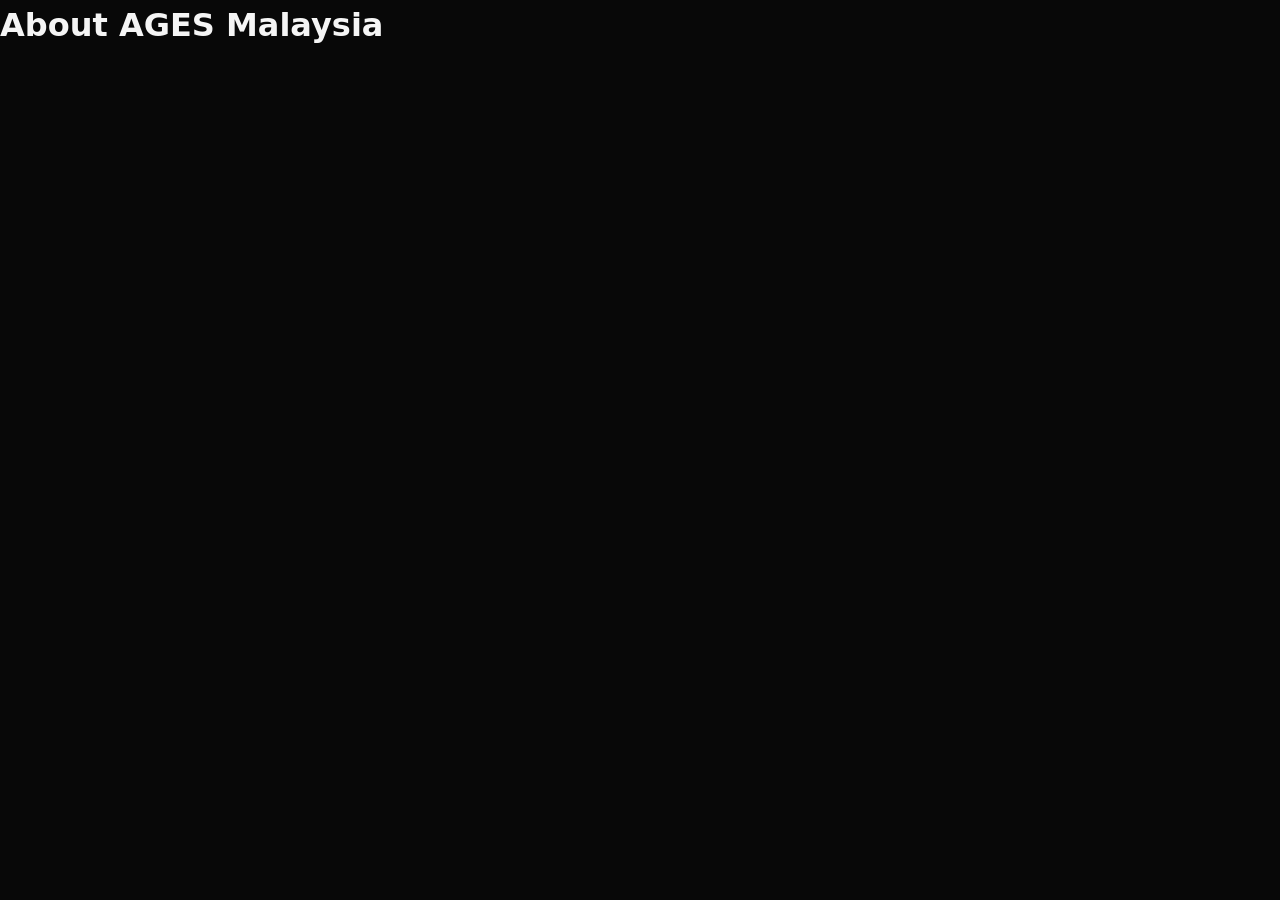
==== about.html @ eb8fb83c "Initial AGES Malaysia website" ====
<!DOCTYPE html>
<html lang="en">
<head>
    <meta charset="UTF-8">
    <meta name="viewport" content="width=device-width, initial-scale=1.0">
    <title>AGES Malaysia - About Us</title>
    <link rel="stylesheet" href="css/style.css">
</head>
<body>
    <header>
        <h1>About AGES Malaysia</h1>
    </header>
    <main>
    </main>
    <script src="js/main.js"></script>
</body>
</html>
---- css/style.css ----
/* ==========================================================================
   AGES Malaysia - Global Stylesheet
   Design System: Dark & Gold Sports Identity
   ========================================================================== */

/* --------------------------------------------------------------------------
   1. CSS VARIABLES & DESIGN TOKENS
   -------------------------------------------------------------------------- */
:root {
  /* Color Palette */
  --color-black: #080808;
  --color-surface: #111111;
  --color-surface-light: #1A1A1A;
  --color-gold: #D4AF37;
  --color-gold-light: #F4D675;
  --color-white: #F5F5F5;
  --color-muted: #A7A7A7;
  --color-border: rgba(212, 175, 55, 0.20);
  --color-border-bright: rgba(212, 175, 55, 0.40);
  
  /* Typography */
  --font-family: system-ui, -apple-system, BlinkMacSystemFont, 'Segoe UI', Roboto, Oxygen, Ubuntu, Cantarell, 'Helvetica Neue', sans-serif;
  
  /* Spacing & Layout */
  --container-width: 1200px;
  --header-height: 80px;
  --radius-sm: 4px;
  --radius-md: 8px;
  --radius-lg: 12px;
  
  /* Transitions */
  --transition-fast: 0.2s ease;
  --transition-normal: 0.3s ease;
}

/* --------------------------------------------------------------------------
   2. RESET & BASE STYLES
   -------------------------------------------------------------------------- */
*, *::before, *::after {
  margin: 0;
  padding: 0;
  box-sizing: border-box;
}

html {
  scroll-behavior: smooth;
  font-size: 16px;
}

body {
  font-family: var(--font-family);
  background-color: var(--color-black);
  color: var(--color-white);
  line-height: 1.6;
  min-height: 100vh;
  display: flex;
  flex-direction: column;
  overflow-x: hidden;
  -webkit-font-smoothing: antialiased;
}

img {
  max-width: 100%;
  height: auto;
  display: block;
}

a {
  color: inherit;
  text-decoration: none;
  transition: color var(--transition-fast);
}

ul {
  list-style: none;
}

button, input, select, textarea {
  font: inherit;
}

/* Focus outline for accessibility */
:focus-visible {
  outline: 2px solid var(--color-gold);
  outline-offset: 4px;
}

/* --------------------------------------------------------------------------
   3. LAYOUT UTILITIES & CONTAINERS
   -------------------------------------------------------------------------- */
.container {
  width: 100%;
  max-width: var(--container-width);
  margin: 0 auto;
  padding: 0 1.5rem;
}

.section {
  padding: 5rem 0;
}

@media (max-width: 768px) {
  .section {
    padding: 3.5rem 0;
  }
}

.section-header {
  text-align: center;
  max-width: 750px;
  margin: 0 auto 3.5rem auto;
}

.section-subtitle {
  color: var(--color-gold);
  font-size: 0.875rem;
  font-weight: 700;
  letter-spacing: 2px;
  text-transform: uppercase;
  margin-bottom: 0.5rem;
  display: block;
}

.section-title {
  font-size: 2.25rem;
  font-weight: 800;
  text-transform: uppercase;
  letter-spacing: 0.5px;
  color: var(--color-white);
  line-height: 1.2;
}

@media (max-width: 768px) {
  .section-title {
    font-size: 1.75rem;
  }
}

/* --------------------------------------------------------------------------
   4. BUTTONS & UI ELEMENTS
   -------------------------------------------------------------------------- */
.btn {
  display: inline-flex;
  align-items: center;
  justify-content: center;
  padding: 0.875rem 1.75rem;
  font-weight: 700;
  font-size: 0.9375rem;
  letter-spacing: 0.5px;
  text-transform: uppercase;
  border-radius: var(--radius-sm);
  border: 1px solid transparent;
  cursor: pointer;
  transition: all var(--transition-normal);
  text-align: center;
}

.btn-primary {
  background-color: var(--color-gold);
  color: var(--color-black);
  border-color: var(--color-gold);
}

.btn-primary:hover {
  background-color: var(--color-gold-light);
  border-color: var(--color-gold-light);
  transform: translateY(-2px);
}

.btn-secondary {
  background-color: transparent;
  color: var(--color-white);
  border-color: var(--color-border);
}

.btn-secondary:hover {
  border-color: var(--color-gold);
  color: var(--color-gold);
  transform: translateY(-2px);
}

.btn-outline {
  background-color: transparent;
  color: var(--color-gold);
  border-color: var(--color-gold);
}

.btn-outline:hover {
  background-color: var(--color-gold);
  color: var(--color-black);
  transform: translateY(-2px);
}

.btn-sm {
  padding: 0.5rem 1.25rem;
  font-size: 0.8125rem;
}

/* --------------------------------------------------------------------------
   5. STICKY HEADER & NAVIGATION
   -------------------------------------------------------------------------- */
.site-header {
  position: sticky;
  top: 0;
  left: 0;
  width: 100%;
  height: var(--header-height);
  background-color: rgba(8, 8, 8, 0.92);
  backdrop-filter: blur(10px);
  -webkit-backdrop-filter: blur(10px);
  border-bottom: 1px solid var(--color-border);
  z-index: 1000;
  transition: background-color var(--transition-normal), border-color var(--transition-normal);
}

.site-header.scrolled {
  background-color: rgba(8, 8, 8, 0.98);
  border-bottom-color: var(--color-border-bright);
}

.nav-container {
  display: flex;
  align-items: center;
  justify-content: space-between;
  height: 100%;
}

.brand-logo {
  display: flex;
  align-items: center;
}

.brand-logo img {
  height: 48px;
  width: auto;
  object-fit: contain;
}

.nav-menu {
  display: flex;
  align-items: center;
  gap: 2rem;
}

.nav-link {
  font-size: 0.9375rem;
  font-weight: 600;
  color: var(--color-muted);
  letter-spacing: 0.5px;
  position: relative;
  padding: 0.5rem 0;
}

.nav-link:hover,
.nav-link.active {
  color: var(--color-white);
}

.nav-link.active::after {
  content: '';
  position: absolute;
  bottom: 0;
  left: 0;
  width: 100%;
  height: 2px;
  background-color: var(--color-gold);
}

.header-cta {
  display: flex;
  align-items: center;
}

.mobile-cta-wrapper {
  display: none;
}

/* Mobile Navigation Toggle */
.mobile-toggle {
  display: none;
  background: none;
  border: none;
  color: var(--color-white);
  cursor: pointer;
  padding: 0.5rem;
  z-index: 1010;
}

.mobile-toggle svg {
  width: 28px;
  height: 28px;
  fill: currentColor;
}

@media (max-width: 992px) {
  .mobile-toggle {
    display: block;
  }

  .nav-menu {
    position: fixed;
    top: var(--header-height);
    left: 0;
    width: 100%;
    height: calc(100vh - var(--header-height));
    background-color: var(--color-black);
    flex-direction: column;
    justify-content: flex-start;
    padding: 3rem 2rem;
    gap: 1.75rem;
    transform: translateX(100%);
    transition: transform var(--transition-normal);
    border-top: 1px solid var(--color-border);
    overflow-y: auto;
  }

  .nav-menu.is-active {
    transform: translateX(0);
  }

  .nav-link {
    font-size: 1.25rem;
    width: 100%;
    text-align: center;
  }

  .header-cta {
    display: none;
  }
  
  .mobile-cta-wrapper {
    display: block;
    width: 100%;
    margin-top: 1rem;
  }
  
  .mobile-cta-wrapper .btn {
    width: 100%;
  }
}

/* --------------------------------------------------------------------------
   6. HERO SECTION
   -------------------------------------------------------------------------- */
.hero {
  position: relative;
  min-height: calc(85vh - var(--header-height));
  display: flex;
  align-items: center;
  padding: 6rem 0;
  background-color: var(--color-black);
  background-image: 
    radial-gradient(circle at 80% 20%, rgba(212, 175, 55, 0.08) 0%, transparent 40%),
    linear-gradient(to bottom, rgba(8, 8, 8, 0.4), rgba(8, 8, 8, 1));
  border-bottom: 1px solid var(--color-border);
  overflow: hidden;
}

/* Subtle graphic line overlay representing pitch/court lines */
.hero::before {
  content: '';
  position: absolute;
  top: 0;
  right: -10%;
  width: 60%;
  height: 100%;
  border-left: 1px solid var(--color-border);
  transform: skewX(-15deg);
  pointer-events: none;
}

.hero-content {
  max-width: 800px;
  position: relative;
  z-index: 2;
}

.hero-badge {
  display: inline-flex;
  align-items: center;
  gap: 0.5rem;
  padding: 0.35rem 1rem;
  background-color: var(--color-surface);
  border: 1px solid var(--color-border);
  border-radius: 50px;
  color: var(--color-gold);
  font-size: 0.8125rem;
  font-weight: 700;
  letter-spacing: 1.5px;
  text-transform: uppercase;
  margin-bottom: 1.5rem;
}

.hero-title {
  font-size: 3.5rem;
  font-weight: 900;
  line-height: 1.1;
  text-transform: uppercase;
  color: var(--color-white);
  margin-bottom: 1.5rem;
  letter-spacing: -0.5px;
}

.hero-title span {
  color: var(--color-gold);
}

.hero-description {
  font-size: 1.25rem;
  color: var(--color-muted);
  line-height: 1.6;
  margin-bottom: 2.5rem;
  max-width: 680px;
}

.hero-actions {
  display: flex;
  flex-wrap: wrap;
  gap: 1.25rem;
}

@media (max-width: 768px) {
  .hero {
    min-height: auto;
    padding: 4rem 0;
  }
  
  .hero-title {
    font-size: 2.25rem;
  }

  .hero-description {
    font-size: 1rem;
  }

  .hero-actions {
    flex-direction: column;
  }

  .hero-actions .btn {
    width: 100%;
  }
}

/* --------------------------------------------------------------------------
   7. SERVICES PREVIEW SECTION
   -------------------------------------------------------------------------- */
.services-grid {
  display: grid;
  grid-template-columns: repeat(3, 1fr);
  gap: 2rem;
}

@media (max-width: 992px) {
  .services-grid {
    grid-template-columns: repeat(2, 1fr);
  }
}

@media (max-width: 600px) {
  .services-grid {
    grid-template-columns: 1fr;
  }
}

.service-card {
  background-color: var(--color-surface);
  border: 1px solid var(--color-border);
  border-radius: var(--radius-md);
  padding: 2.5rem 2rem;
  display: flex;
  flex-direction: column;
  transition: transform var(--transition-normal), border-color var(--transition-normal);
}

.service-card:hover {
  transform: translateY(-5px);
  border-color: var(--color-gold);
}

.service-icon {
  width: 52px;
  height: 52px;
  background-color: var(--color-surface-light);
  border: 1px solid var(--color-border);
  border-radius: var(--radius-sm);
  display: flex;
  align-items: center;
  justify-content: center;
  color: var(--color-gold);
  margin-bottom: 1.5rem;
}

.service-icon svg {
  width: 26px;
  height: 26px;
  fill: currentColor;
}

.service-title {
  font-size: 1.25rem;
  font-weight: 800;
  text-transform: uppercase;
  color: var(--color-white);
  margin-bottom: 1rem;
}

.service-text {
  color: var(--color-muted);
  font-size: 0.9375rem;
  line-height: 1.6;
  margin-bottom: 2rem;
  flex-grow: 1;
}

.service-link {
  display: inline-flex;
  align-items: center;
  gap: 0.5rem;
  color: var(--color-gold);
  font-weight: 700;
  font-size: 0.875rem;
  text-transform: uppercase;
  letter-spacing: 0.5px;
}

.service-link svg {
  width: 16px;
  height: 16px;
  fill: currentColor;
  transition: transform var(--transition-fast);
}

.service-link:hover svg {
  transform: translateX(4px);
}

/* --------------------------------------------------------------------------
   8. UPCOMING TOURNAMENT SECTION
   -------------------------------------------------------------------------- */
.tournament-section {
  background-color: var(--color-surface);
  border-top: 1px solid var(--color-border);
  border-bottom: 1px solid var(--color-border);
}

.tournament-card {
  background-color: var(--color-black);
  border: 1px solid var(--color-border);
  border-radius: var(--radius-lg);
  padding: 3rem;
  display: grid;
  grid-template-columns: 1fr 1fr;
  gap: 3rem;
  align-items: center;
}

@media (max-width: 992px) {
  .tournament-card {
    grid-template-columns: 1fr;
    padding: 2rem;
    gap: 2rem;
  }
}

.tournament-header {
  margin-bottom: 1.5rem;
}

.tournament-badge {
  display: inline-block;
  padding: 0.25rem 0.75rem;
  background-color: rgba(212, 175, 55, 0.15);
  color: var(--color-gold);
  border-radius: var(--radius-sm);
  font-size: 0.75rem;
  font-weight: 700;
  letter-spacing: 1px;
  text-transform: uppercase;
  margin-bottom: 0.75rem;
}

.tournament-name {
  font-size: 2rem;
  font-weight: 800;
  text-transform: uppercase;
  color: var(--color-white);
  line-height: 1.2;
}

.tournament-description {
  color: var(--color-muted);
  margin-bottom: 2rem;
  font-size: 0.9375rem;
}

.tournament-details {
  display: grid;
  grid-template-columns: repeat(2, 1fr);
  gap: 1.5rem;
  margin-bottom: 2.5rem;
}

@media (max-width: 576px) {
  .tournament-details {
    grid-template-columns: 1fr;
  }
}

.detail-item {
  display: flex;
  flex-direction: column;
}

.detail-label {
  font-size: 0.75rem;
  text-transform: uppercase;
  letter-spacing: 1px;
  color: var(--color-muted);
  margin-bottom: 0.25rem;
}

.detail-value {
  font-size: 1rem;
  font-weight: 700;
  color: var(--color-white);
}

.tournament-highlights {
  background-color: var(--color-surface);
  border: 1px solid var(--color-border);
  border-radius: var(--radius-md);
  padding: 2rem;
  display: flex;
  flex-direction: column;
  gap: 1.5rem;
}

.highlight-box {
  display: flex;
  justify-content: space-between;
  align-items: center;
  padding-bottom: 1rem;
  border-bottom: 1px solid var(--color-border);
}

.highlight-box:last-child {
  padding-bottom: 0;
  border-bottom: none;
}

.highlight-title {
  font-size: 0.875rem;
  color: var(--color-muted);
  text-transform: uppercase;
}

.highlight-prize {
  font-size: 1.5rem;
  font-weight: 900;
  color: var(--color-gold);
}

/* --------------------------------------------------------------------------
   9. LIVE & HIGHLIGHTS SECTION
   -------------------------------------------------------------------------- */
.media-grid {
  display: grid;
  grid-template-columns: repeat(3, 1fr);
  gap: 2rem;
}

@media (max-width: 992px) {
  .media-grid {
    grid-template-columns: repeat(2, 1fr);
  }
}

@media (max-width: 600px) {
  .media-grid {
    grid-template-columns: 1fr;
  }
}

.media-card {
  background-color: var(--color-surface);
  border: 1px solid var(--color-border);
  border-radius: var(--radius-md);
  overflow: hidden;
  display: flex;
  flex-direction: column;
  transition: transform var(--transition-normal), border-color var(--transition-normal);
}

.media-card:hover {
  transform: translateY(-4px);
  border-color: var(--color-gold);
}

.media-thumbnail {
  position: relative;
  width: 100%;
  aspect-ratio: 16 / 9;
  background-color: var(--color-surface-light);
  display: flex;
  align-items: center;
  justify-content: center;
  border-bottom: 1px solid var(--color-border);
}

.media-tag {
  position: absolute;
  top: 1rem;
  left: 1rem;
  padding: 0.25rem 0.75rem;
  border-radius: var(--radius-sm);
  font-size: 0.75rem;
  font-weight: 700;
  text-transform: uppercase;
  letter-spacing: 0.5px;
}

.tag-live {
  background-color: #D32F2F;
  color: #FFFFFF;
}

.tag-replay {
  background-color: rgba(212, 175, 55, 0.2);
  color: var(--color-gold);
  border: 1px solid var(--color-gold);
}

.tag-highlights {
  background-color: var(--color-surface-light);
  color: var(--color-white);
  border: 1px solid var(--color-border);
}

.play-button {
  width: 50px;
  height: 50px;
  border-radius: 50%;
  background-color: rgba(8, 8, 8, 0.8);
  border: 1px solid var(--color-gold);
  color: var(--color-gold);
  display: flex;
  align-items: center;
  justify-content: center;
  transition: transform var(--transition-fast), background-color var(--transition-fast);
}

.media-card:hover .play-button {
  transform: scale(1.1);
  background-color: var(--color-gold);
  color: var(--color-black);
}

.play-button svg {
  width: 20px;
  height: 20px;
  fill: currentColor;
  margin-left: 2px;
}

.media-content {
  padding: 1.5rem;
  display: flex;
  flex-direction: column;
  flex-grow: 1;
}

.media-title {
  font-size: 1.125rem;
  font-weight: 700;
  color: var(--color-white);
  margin-bottom: 0.5rem;
}

.media-info {
  font-size: 0.8125rem;
  color: var(--color-muted);
  margin-bottom: 1rem;
}

/* --------------------------------------------------------------------------
   10. ABOUT PREVIEW SECTION
   -------------------------------------------------------------------------- */
.about-preview {
  background-color: var(--color-surface);
  border-top: 1px solid var(--color-border);
  border-bottom: 1px solid var(--color-border);
}

.about-grid {
  display: grid;
  grid-template-columns: 1fr 1fr;
  gap: 4rem;
  align-items: center;
}

@media (max-width: 992px) {
  .about-grid {
    grid-template-columns: 1fr;
    gap: 2.5rem;
  }
}

.about-text-content {
  display: flex;
  flex-direction: column;
  gap: 1.25rem;
}

.about-text-content p {
  color: var(--color-muted);
  font-size: 1.0625rem;
  line-height: 1.7;
}

.about-features {
  display: grid;
  grid-template-columns: repeat(2, 1fr);
  gap: 1.5rem;
  margin-top: 1rem;
}

@media (max-width: 576px) {
  .about-features {
    grid-template-columns: 1fr;
  }
}

.feature-box {
  background-color: var(--color-black);
  border: 1px solid var(--color-border);
  border-radius: var(--radius-md);
  padding: 1.5rem;
}

.feature-number {
  font-size: 1.5rem;
  font-weight: 900;
  color: var(--color-gold);
  margin-bottom: 0.25rem;
}

.feature-label {
  font-size: 0.875rem;
  font-weight: 700;
  color: var(--color-white);
  text-transform: uppercase;
}

/* --------------------------------------------------------------------------
   11. FINAL CTA SECTION
   -------------------------------------------------------------------------- */
.final-cta {
  text-align: center;
  background-image: radial-gradient(circle at 50% 50%, rgba(212, 175, 55, 0.1) 0%, transparent 60%);
  padding: 6rem 0;
}

.cta-box {
  background-color: var(--color-surface);
  border: 1px solid var(--color-border);
  border-radius: var(--radius-lg);
  padding: 4rem 2rem;
  max-width: 900px;
  margin: 0 auto;
}

.cta-title {
  font-size: 2.5rem;
  font-weight: 900;
  text-transform: uppercase;
  color: var(--color-white);
  margin-bottom: 1rem;
}

@media (max-width: 768px) {
  .cta-title {
    font-size: 1.75rem;
  }
}

.cta-description {
  color: var(--color-muted);
  font-size: 1.125rem;
  margin-bottom: 2.5rem;
  max-width: 600px;
  margin-left: auto;
  margin-right: auto;
}

.cta-buttons {
  display: flex;
  justify-content: center;
  flex-wrap: wrap;
  gap: 1rem;
}

@media (max-width: 576px) {
  .cta-buttons {
    flex-direction: column;
  }

  .cta-buttons .btn {
    width: 100%;
  }
}

/* --------------------------------------------------------------------------
   12. FOOTER
   -------------------------------------------------------------------------- */
.site-footer {
  background-color: var(--color-surface);
  border-top: 1px solid var(--color-border);
  padding-top: 4rem;
  margin-top: auto;
}

.footer-grid {
  display: grid;
  grid-template-columns: 2fr 1fr 1fr 1.5fr;
  gap: 3rem;
  padding-bottom: 4rem;
  border-bottom: 1px solid var(--color-border);
}

@media (max-width: 992px) {
  .footer-grid {
    grid-template-columns: 1fr 1fr;
  }
}

@media (max-width: 576px) {
  .footer-grid {
    grid-template-columns: 1fr;
  }
}

.footer-brand {
  display: flex;
  flex-direction: column;
  gap: 1.25rem;
}

.footer-brand img {
  height: 48px;
  width: auto;
  object-fit: contain;
  align-self: flex-start;
}

.footer-tagline {
  color: var(--color-muted);
  font-size: 0.9375rem;
  line-height: 1.6;
}

.footer-column-title {
  font-size: 1rem;
  font-weight: 800;
  text-transform: uppercase;
  color: var(--color-gold);
  letter-spacing: 1px;
  margin-bottom: 1.25rem;
}

.footer-links {
  display: flex;
  flex-direction: column;
  gap: 0.75rem;
}

.footer-links a {
  color: var(--color-muted);
  font-size: 0.9375rem;
}

.footer-links a:hover {
  color: var(--color-gold);
}

.placeholder-notice {
  font-size: 0.8125rem;
  color: var(--color-muted);
  font-style: italic;
  margin-top: 0.5rem;
}

.footer-bottom {
  padding: 1.5rem 0;
  display: flex;
  justify-content: space-between;
  align-items: center;
  flex-wrap: wrap;
  gap: 1rem;
}

.copyright {
  color: var(--color-muted);
  font-size: 0.875rem;
}

.social-links {
  display: flex;
  gap: 1rem;
}

.social-link {
  color: var(--color-muted);
  font-size: 0.875rem;
}

.social-link:hover {
  color: var(--color-gold);
}
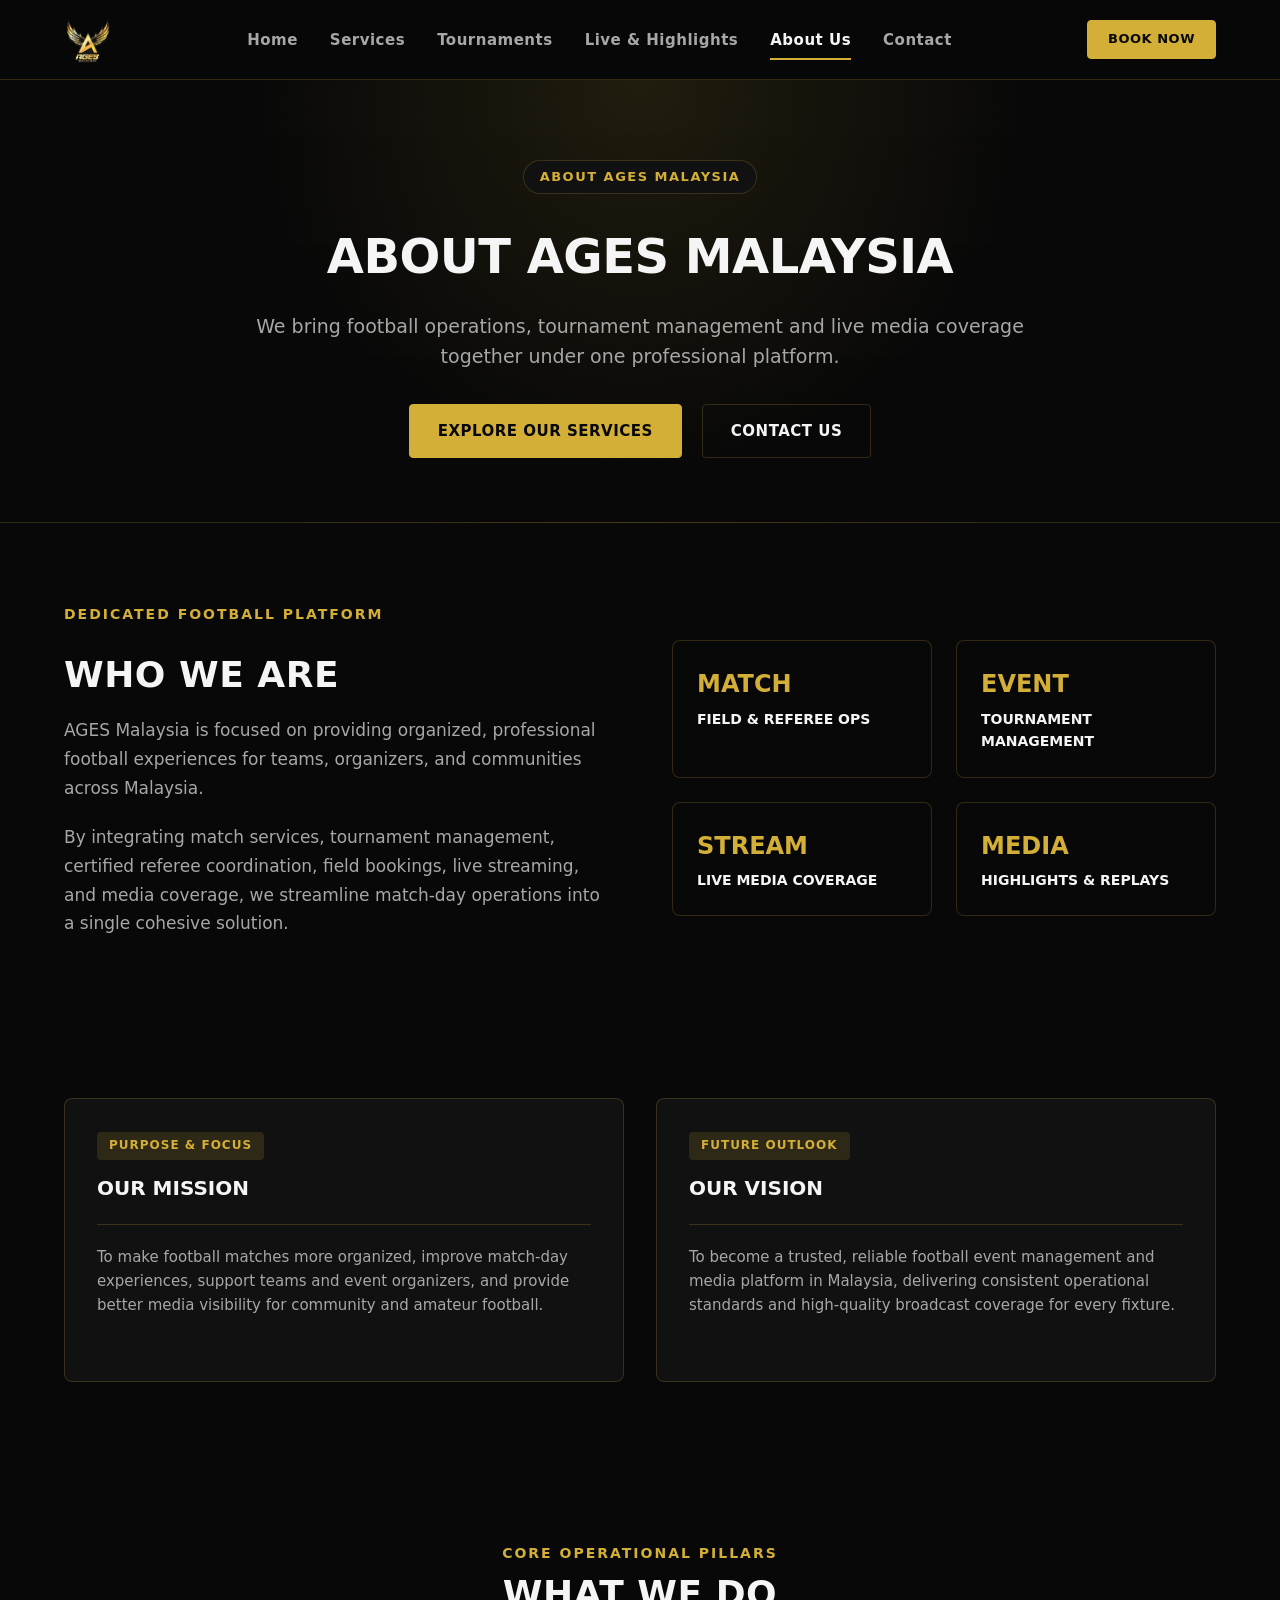
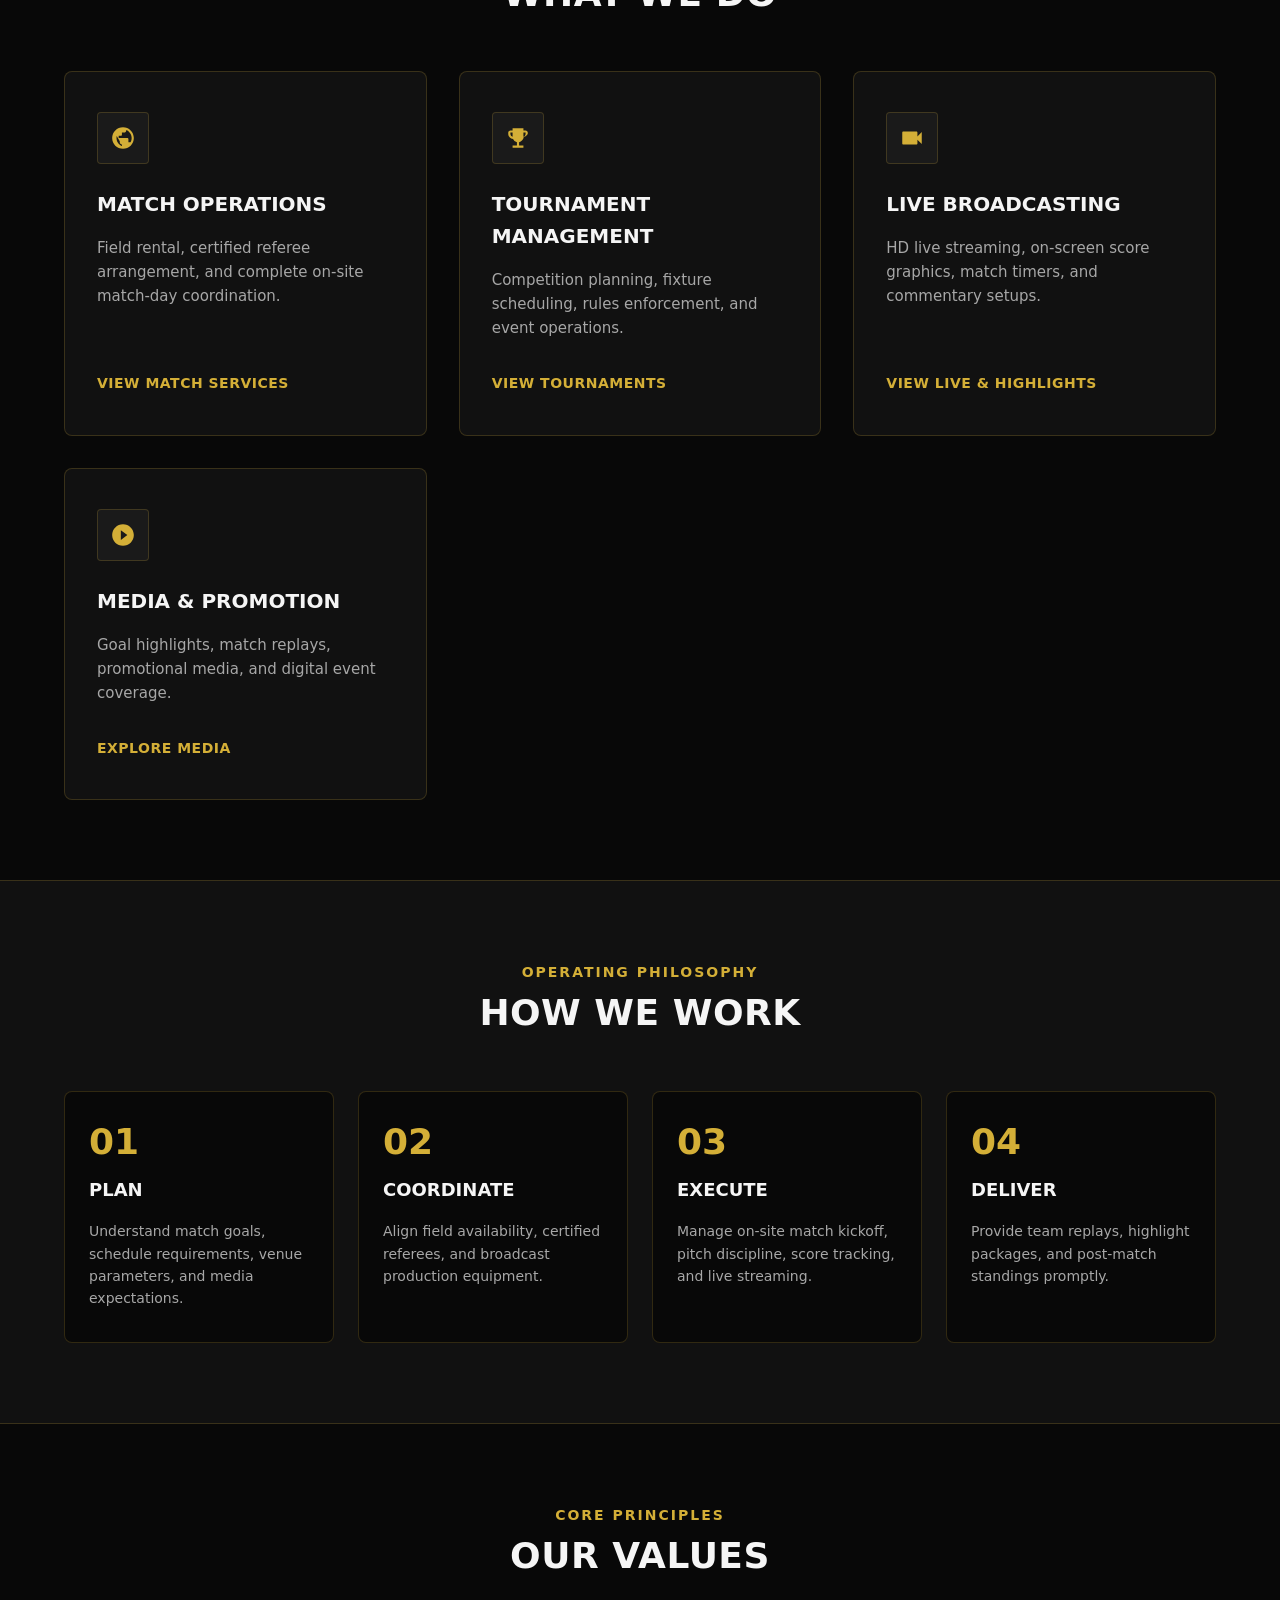
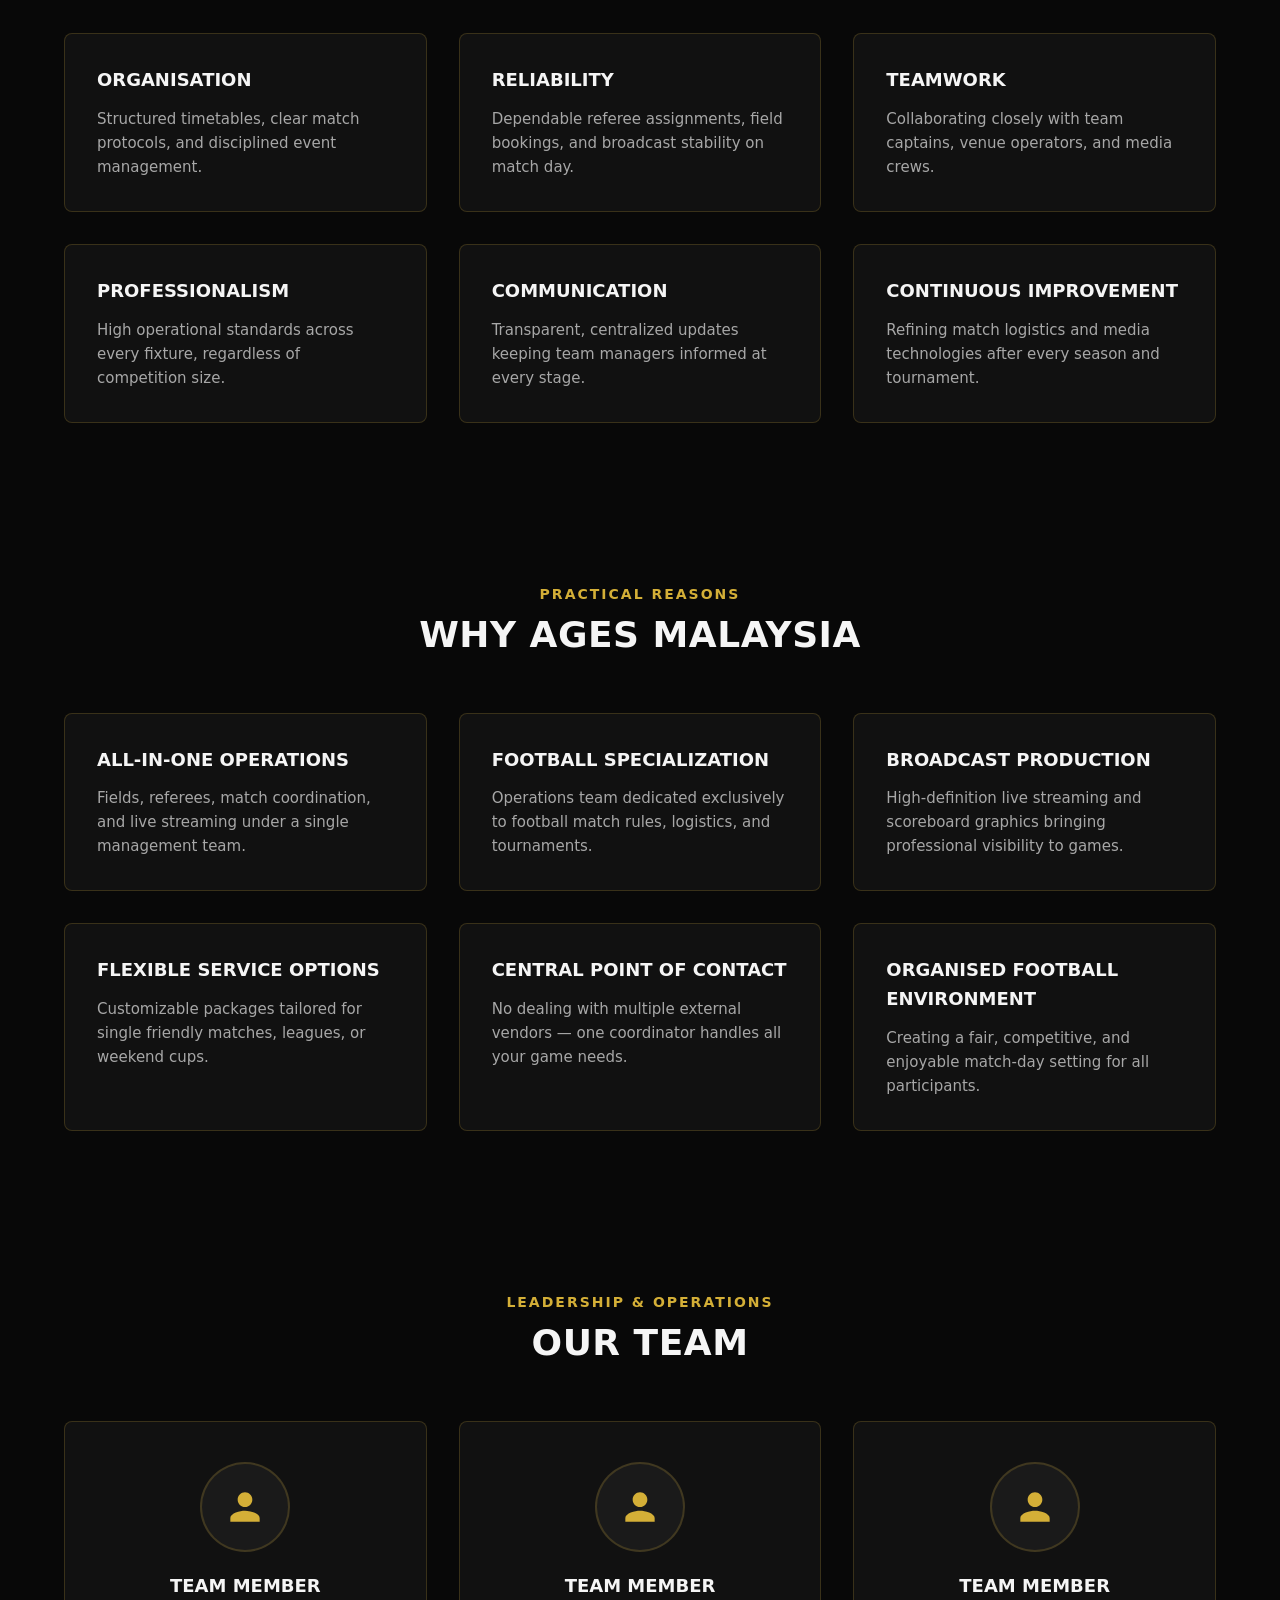
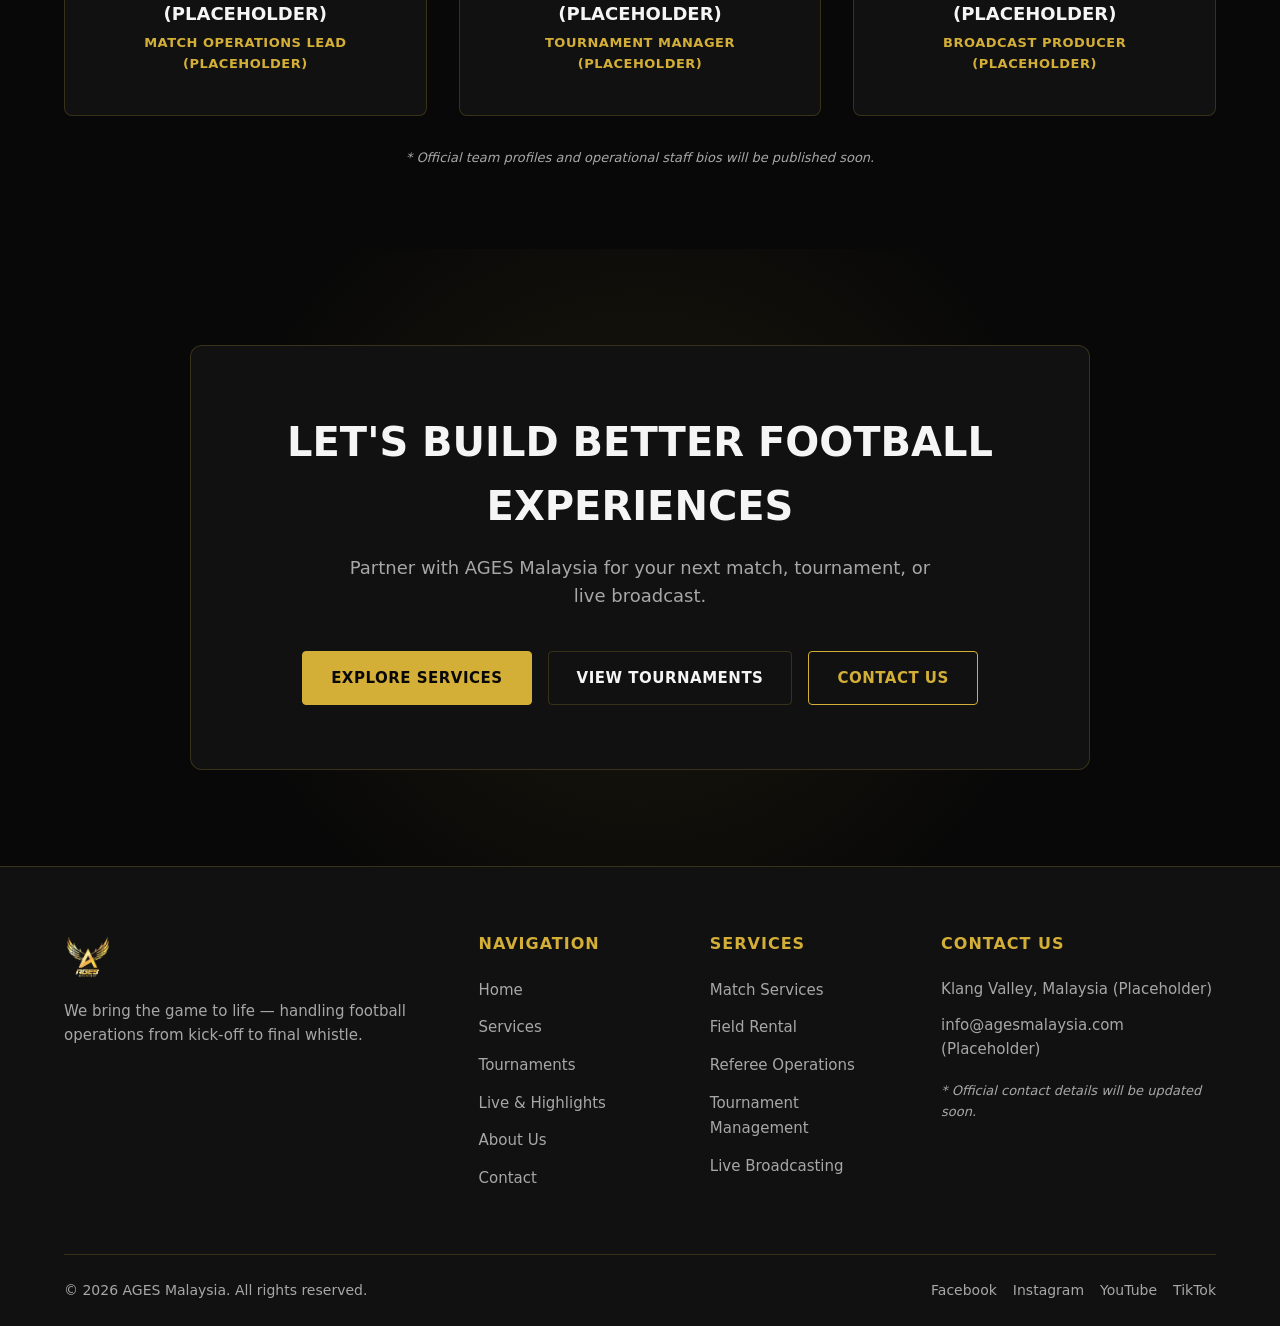
==== commit b1a74a96: "Build AGES Malaysia about page" ====
--- a/about.html
+++ b/about.html
@@ -3,15 +3,426 @@
 <head>
     <meta charset="UTF-8">
     <meta name="viewport" content="width=device-width, initial-scale=1.0">
+    <meta name="description" content="About AGES Malaysia - Bringing football operations, tournament management, referee coordination, and live media coverage together under one platform.">
     <title>AGES Malaysia - About Us</title>
     <link rel="stylesheet" href="css/style.css">
 </head>
 <body>
-    <header>
-        <h1>About AGES Malaysia</h1>
+
+    <!-- ==========================================================================
+         HEADER / STICKY NAVIGATION
+         ========================================================================== -->
+    <header class="site-header" id="site-header">
+        <div class="container nav-container">
+            <!-- Brand Logo -->
+            <a href="index.html" class="brand-logo" aria-label="AGES Malaysia Home">
+                <img src="assets/images/ages-logo.png" alt="AGES Malaysia Logo">
+            </a>
+
+            <!-- Navigation Links -->
+            <nav class="nav-menu" id="nav-menu" aria-label="Main Navigation">
+                <a href="index.html" class="nav-link">Home</a>
+                <a href="services.html" class="nav-link">Services</a>
+                <a href="tournaments.html" class="nav-link">Tournaments</a>
+                <a href="live.html" class="nav-link">Live & Highlights</a>
+                <a href="about.html" class="nav-link active" aria-current="page">About Us</a>
+                <a href="contact.html" class="nav-link">Contact</a>
+                
+                <!-- Mobile Navigation Action -->
+                <div class="mobile-cta-wrapper">
+                    <a href="contact.html" class="btn btn-primary">Book Now</a>
+                </div>
+            </nav>
+
+            <!-- Desktop Header CTA -->
+            <div class="header-cta">
+                <a href="contact.html" class="btn btn-primary btn-sm">Book Now</a>
+            </div>
+
+            <!-- Mobile Menu Toggle Button -->
+            <button class="mobile-toggle" aria-label="Toggle navigation menu" aria-expanded="false" aria-controls="nav-menu">
+                <svg viewBox="0 0 24 24" aria-hidden="true">
+                    <path d="M3 18h18v-2H3v2zm0-5h18v-2H3v2zm0-7v2h18V6H3z"/>
+                </svg>
+            </button>
+        </div>
     </header>
+
+    <!-- ==========================================================================
+         MAIN CONTENT
+         ========================================================================== -->
     <main>
+
+        <!-- HERO SECTION -->
+        <section class="page-hero" aria-label="About Us Hero">
+            <div class="container">
+                <div class="page-hero-content">
+                    <span class="hero-badge">About AGES Malaysia</span>
+                    <h1 class="page-hero-title">ABOUT AGES MALAYSIA</h1>
+                    <p class="page-hero-description">
+                        We bring football operations, tournament management and live media coverage together under one professional platform.
+                    </p>
+                    <div class="hero-actions" style="justify-content: center;">
+                        <a href="services.html" class="btn btn-primary">Explore Our Services</a>
+                        <a href="contact.html" class="btn btn-secondary">Contact Us</a>
+                    </div>
+                </div>
+            </div>
+        </section>
+
+        <!-- WHO WE ARE SECTION -->
+        <section class="section who-we-are-section" aria-label="Who We Are">
+            <div class="container">
+                <div class="about-grid">
+                    <div class="about-text-content">
+                        <span class="section-subtitle">Dedicated Football Platform</span>
+                        <h2 class="section-title">Who We Are</h2>
+                        <p>
+                            AGES Malaysia is focused on providing organized, professional football experiences for teams, organizers, and communities across Malaysia.
+                        </p>
+                        <p>
+                            By integrating match services, tournament management, certified referee coordination, field bookings, live streaming, and media coverage, we streamline match-day operations into a single cohesive solution.
+                        </p>
+                    </div>
+
+                    <div class="about-features">
+                        <div class="feature-box">
+                            <div class="feature-number">MATCH</div>
+                            <div class="feature-label">Field & Referee Ops</div>
+                        </div>
+                        <div class="feature-box">
+                            <div class="feature-number">EVENT</div>
+                            <div class="feature-label">Tournament Management</div>
+                        </div>
+                        <div class="feature-box">
+                            <div class="feature-number">STREAM</div>
+                            <div class="feature-label">Live Media Coverage</div>
+                        </div>
+                        <div class="feature-box">
+                            <div class="feature-number">MEDIA</div>
+                            <div class="feature-label">Highlights & Replays</div>
+                        </div>
+                    </div>
+                </div>
+            </div>
+        </section>
+
+        <!-- MISSION & VISION SECTION -->
+        <section class="section mission-vision-section" aria-label="Mission and Vision">
+            <div class="container">
+                <div class="past-tournament-grid">
+                    <!-- Mission Card -->
+                    <article class="past-card">
+                        <div class="past-card-header">
+                            <span class="tournament-badge">Purpose & Focus</span>
+                            <h3 class="past-card-title">Our Mission</h3>
+                        </div>
+                        <p class="service-text">
+                            To make football matches more organized, improve match-day experiences, support teams and event organizers, and provide better media visibility for community and amateur football.
+                        </p>
+                    </article>
+
+                    <!-- Vision Card -->
+                    <article class="past-card">
+                        <div class="past-card-header">
+                            <span class="tournament-badge">Future Outlook</span>
+                            <h3 class="past-card-title">Our Vision</h3>
+                        </div>
+                        <p class="service-text">
+                            To become a trusted, reliable football event management and media platform in Malaysia, delivering consistent operational standards and high-quality broadcast coverage for every fixture.
+                        </p>
+                    </article>
+                </div>
+            </div>
+        </section>
+
+        <!-- WHAT WE DO SECTION -->
+        <section class="section what-we-do-section" aria-label="What We Do">
+            <div class="container">
+                <div class="section-header">
+                    <span class="section-subtitle">Core Operational Pillars</span>
+                    <h2 class="section-title">What We Do</h2>
+                </div>
+
+                <div class="services-grid">
+                    <!-- Card 1 -->
+                    <article class="service-card">
+                        <div class="service-icon" aria-hidden="true">
+                            <svg viewBox="0 0 24 24"><path d="M12 2C6.48 2 2 6.48 2 12s4.48 10 10 10 10-4.48 10-10S17.52 2 12 2zm1 17.93c-3.95-.49-7-3.85-7-7.93 0-.62.08-1.21.21-1.79L9 15v1c0 1.1.9 2 2 2v1.93zm6.9-2.54c-.26-.81-1-1.39-1.9-1.39h-1v-3c0-.55-.45-1-1-1H8v-2h2c.55 0 1-.45 1-1V7h2c1.1 0 2-.9 2-2v-.41c2.93 1.19 5 4.06 5 7.41 0 2.08-.8 3.97-2.1 5.39z"/></svg>
+                        </div>
+                        <h3 class="service-title">Match Operations</h3>
+                        <p class="service-text">Field rental, certified referee arrangement, and complete on-site match-day coordination.</p>
+                        <a href="services.html" class="service-link">View Match Services</a>
+                    </article>
+
+                    <!-- Card 2 -->
+                    <article class="service-card">
+                        <div class="service-icon" aria-hidden="true">
+                            <svg viewBox="0 0 24 24"><path d="M19 5h-2V3H7v2H5c-1.1 0-2 .9-2 2v1c0 2.55 1.92 4.63 4.39 4.94A5.01 5.01 0 0 0 11 15.9V19H7v2h10v-2h-4v-3.1c2.21-.4 4-2.27 4.39-4.94C19.08 10.63 21 8.55 21 8V7c0-1.1-.9-2-2-2zM5 8V7h2v3.82C5.84 10.4 5 9.3 5 8zm14 0c0 1.3-.84 2.4-2 2.82V7h2v1z"/></svg>
+                        </div>
+                        <h3 class="service-title">Tournament Management</h3>
+                        <p class="service-text">Competition planning, fixture scheduling, rules enforcement, and event operations.</p>
+                        <a href="tournaments.html" class="service-link">View Tournaments</a>
+                    </article>
+
+                    <!-- Card 3 -->
+                    <article class="service-card">
+                        <div class="service-icon" aria-hidden="true">
+                            <svg viewBox="0 0 24 24"><path d="M17 10.5V7c0-.55-.45-1-1-1H4c-.55 0-1 .45-1 1v10c0 .55.45 1 1 1h12c.55 0 1-.45 1-1v-3.5l4 4v-11l-4 4z"/></svg>
+                        </div>
+                        <h3 class="service-title">Live Broadcasting</h3>
+                        <p class="service-text">HD live streaming, on-screen score graphics, match timers, and commentary setups.</p>
+                        <a href="live.html" class="service-link">View Live & Highlights</a>
+                    </article>
+
+                    <!-- Card 4 -->
+                    <article class="service-card">
+                        <div class="service-icon" aria-hidden="true">
+                            <svg viewBox="0 0 24 24"><path d="M12 2C6.48 2 2 6.48 2 12s4.48 10 10 10 10-4.48 10-10S17.52 2 12 2zm-2 14.5v-9l6 4.5-6 4.5z"/></svg>
+                        </div>
+                        <h3 class="service-title">Media & Promotion</h3>
+                        <p class="service-text">Goal highlights, match replays, promotional media, and digital event coverage.</p>
+                        <a href="live.html" class="service-link">Explore Media</a>
+                    </article>
+                </div>
+            </div>
+        </section>
+
+        <!-- HOW WE WORK SECTION -->
+        <section class="section process-section" aria-label="How We Work">
+            <div class="container">
+                <div class="section-header">
+                    <span class="section-subtitle">Operating Philosophy</span>
+                    <h2 class="section-title">How We Work</h2>
+                </div>
+
+                <div class="process-grid">
+                    <article class="process-card">
+                        <div class="process-step-num">01</div>
+                        <h3 class="process-title">Plan</h3>
+                        <p class="process-text">Understand match goals, schedule requirements, venue parameters, and media expectations.</p>
+                    </article>
+                    <article class="process-card">
+                        <div class="process-step-num">02</div>
+                        <h3 class="process-title">Coordinate</h3>
+                        <p class="process-text">Align field availability, certified referees, and broadcast production equipment.</p>
+                    </article>
+                    <article class="process-card">
+                        <div class="process-step-num">03</div>
+                        <h3 class="process-title">Execute</h3>
+                        <p class="process-text">Manage on-site match kickoff, pitch discipline, score tracking, and live streaming.</p>
+                    </article>
+                    <article class="process-card">
+                        <div class="process-step-num">04</div>
+                        <h3 class="process-title">Deliver</h3>
+                        <p class="process-text">Provide team replays, highlight packages, and post-match standings promptly.</p>
+                    </article>
+                </div>
+            </div>
+        </section>
+
+        <!-- OUR VALUES SECTION -->
+        <section class="section values-section" aria-label="Our Values">
+            <div class="container">
+                <div class="section-header">
+                    <span class="section-subtitle">Core Principles</span>
+                    <h2 class="section-title">Our Values</h2>
+                </div>
+
+                <div class="benefits-grid">
+                    <article class="benefit-card">
+                        <h3 class="benefit-title">Organisation</h3>
+                        <p class="benefit-text">Structured timetables, clear match protocols, and disciplined event management.</p>
+                    </article>
+                    <article class="benefit-card">
+                        <h3 class="benefit-title">Reliability</h3>
+                        <p class="benefit-text">Dependable referee assignments, field bookings, and broadcast stability on match day.</p>
+                    </article>
+                    <article class="benefit-card">
+                        <h3 class="benefit-title">Teamwork</h3>
+                        <p class="benefit-text">Collaborating closely with team captains, venue operators, and media crews.</p>
+                    </article>
+                    <article class="benefit-card">
+                        <h3 class="benefit-title">Professionalism</h3>
+                        <p class="benefit-text">High operational standards across every fixture, regardless of competition size.</p>
+                    </article>
+                    <article class="benefit-card">
+                        <h3 class="benefit-title">Communication</h3>
+                        <p class="benefit-text">Transparent, centralized updates keeping team managers informed at every stage.</p>
+                    </article>
+                    <article class="benefit-card">
+                        <h3 class="benefit-title">Continuous Improvement</h3>
+                        <p class="benefit-text">Refining match logistics and media technologies after every season and tournament.</p>
+                    </article>
+                </div>
+            </div>
+        </section>
+
+        <!-- WHY AGES MALAYSIA SECTION -->
+        <section class="section why-ages-section" aria-label="Why Work With AGES Malaysia">
+            <div class="container">
+                <div class="section-header">
+                    <span class="section-subtitle">Practical Reasons</span>
+                    <h2 class="section-title">Why AGES Malaysia</h2>
+                </div>
+
+                <div class="benefits-grid">
+                    <article class="benefit-card">
+                        <h3 class="benefit-title">All-In-One Operations</h3>
+                        <p class="benefit-text">Fields, referees, match coordination, and live streaming under a single management team.</p>
+                    </article>
+                    <article class="benefit-card">
+                        <h3 class="benefit-title">Football Specialization</h3>
+                        <p class="benefit-text">Operations team dedicated exclusively to football match rules, logistics, and tournaments.</p>
+                    </article>
+                    <article class="benefit-card">
+                        <h3 class="benefit-title">Broadcast Production</h3>
+                        <p class="benefit-text">High-definition live streaming and scoreboard graphics bringing professional visibility to games.</p>
+                    </article>
+                    <article class="benefit-card">
+                        <h3 class="benefit-title">Flexible Service Options</h3>
+                        <p class="benefit-text">Customizable packages tailored for single friendly matches, leagues, or weekend cups.</p>
+                    </article>
+                    <article class="benefit-card">
+                        <h3 class="benefit-title">Central Point of Contact</h3>
+                        <p class="benefit-text">No dealing with multiple external vendors — one coordinator handles all your game needs.</p>
+                    </article>
+                    <article class="benefit-card">
+                        <h3 class="benefit-title">Organised Football Environment</h3>
+                        <p class="benefit-text">Creating a fair, competitive, and enjoyable match-day setting for all participants.</p>
+                    </article>
+                </div>
+            </div>
+        </section>
+
+        <!-- OUR TEAM SECTION (PLACEHOLDER) -->
+        <section class="section team-section" aria-label="Our Team">
+            <div class="container">
+                <div class="section-header">
+                    <span class="section-subtitle">Leadership & Operations</span>
+                    <h2 class="section-title">Our Team</h2>
+                </div>
+
+                <!-- PLACEHOLDER TEAM STRUCTURE -->
+                <div class="team-grid">
+                    <article class="team-card">
+                        <div class="team-avatar-placeholder" aria-hidden="true">
+                            <svg viewBox="0 0 24 24"><path d="M12 12c2.21 0 4-1.79 4-4s-1.79-4-4-4-4 1.79-4 4 1.79 4 4 4zm0 2c-2.67 0-8 1.34-8 4v2h16v-2c0-2.66-5.33-4-8-4z"/></svg>
+                        </div>
+                        <h3 class="team-name">Team Member (Placeholder)</h3>
+                        <span class="team-role">Match Operations Lead (Placeholder)</span>
+                    </article>
+
+                    <article class="team-card">
+                        <div class="team-avatar-placeholder" aria-hidden="true">
+                            <svg viewBox="0 0 24 24"><path d="M12 12c2.21 0 4-1.79 4-4s-1.79-4-4-4-4 1.79-4 4 1.79 4 4 4zm0 2c-2.67 0-8 1.34-8 4v2h16v-2c0-2.66-5.33-4-8-4z"/></svg>
+                        </div>
+                        <h3 class="team-name">Team Member (Placeholder)</h3>
+                        <span class="team-role">Tournament Manager (Placeholder)</span>
+                    </article>
+
+                    <article class="team-card">
+                        <div class="team-avatar-placeholder" aria-hidden="true">
+                            <svg viewBox="0 0 24 24"><path d="M12 12c2.21 0 4-1.79 4-4s-1.79-4-4-4-4 1.79-4 4 1.79 4 4 4zm0 2c-2.67 0-8 1.34-8 4v2h16v-2c0-2.66-5.33-4-8-4z"/></svg>
+                        </div>
+                        <h3 class="team-name">Team Member (Placeholder)</h3>
+                        <span class="team-role">Broadcast Producer (Placeholder)</span>
+                    </article>
+                </div>
+
+                <p class="placeholder-notice" style="text-align: center; margin-top: 2rem;">
+                    * Official team profiles and operational staff bios will be published soon.
+                </p>
+            </div>
+        </section>
+
+        <!-- FINAL CTA SECTION -->
+        <section class="section final-cta" aria-label="Call to Action">
+            <div class="container">
+                <div class="cta-box">
+                    <h2 class="cta-title">LET'S BUILD BETTER FOOTBALL EXPERIENCES</h2>
+                    <p class="cta-description">
+                        Partner with AGES Malaysia for your next match, tournament, or live broadcast.
+                    </p>
+                    <div class="cta-buttons">
+                        <a href="services.html" class="btn btn-primary">Explore Services</a>
+                        <a href="tournaments.html" class="btn btn-secondary">View Tournaments</a>
+                        <a href="contact.html" class="btn btn-outline">Contact Us</a>
+                    </div>
+                </div>
+            </div>
+        </section>
+
     </main>
+
+    <!-- ==========================================================================
+         FOOTER
+         ========================================================================== -->
+    <footer class="site-footer">
+        <div class="container">
+            <div class="footer-grid">
+                <!-- Brand Info -->
+                <div class="footer-brand">
+                    <a href="index.html">
+                        <img src="assets/images/ages-logo.png" alt="AGES Malaysia Logo">
+                    </a>
+                    <p class="footer-tagline">
+                        We bring the game to life — handling football operations from kick-off to final whistle.
+                    </p>
+                </div>
+
+                <!-- Navigation Links -->
+                <div class="footer-column">
+                    <h4 class="footer-column-title">Navigation</h4>
+                    <ul class="footer-links">
+                        <li><a href="index.html">Home</a></li>
+                        <li><a href="services.html">Services</a></li>
+                        <li><a href="tournaments.html">Tournaments</a></li>
+                        <li><a href="live.html">Live & Highlights</a></li>
+                        <li><a href="about.html">About Us</a></li>
+                        <li><a href="contact.html">Contact</a></li>
+                    </ul>
+                </div>
+
+                <!-- Services Links -->
+                <div class="footer-column">
+                    <h4 class="footer-column-title">Services</h4>
+                    <ul class="footer-links">
+                        <li><a href="services.html">Match Services</a></li>
+                        <li><a href="services.html">Field Rental</a></li>
+                        <li><a href="services.html">Referee Operations</a></li>
+                        <li><a href="services.html">Tournament Management</a></li>
+                        <li><a href="services.html">Live Broadcasting</a></li>
+                    </ul>
+                </div>
+
+                <!-- Contact & Socials -->
+                <div class="footer-column">
+                    <h4 class="footer-column-title">Contact Us</h4>
+                    <div class="footer-links">
+                        <!-- PLACEHOLDER BUSINESS DATA -->
+                        <p class="footer-tagline">Klang Valley, Malaysia (Placeholder)</p>
+                        <p class="footer-tagline">info@agesmalaysia.com (Placeholder)</p>
+                        <p class="placeholder-notice">* Official contact details will be updated soon.</p>
+                    </div>
+                </div>
+            </div>
+
+            <!-- Footer Bottom -->
+            <div class="footer-bottom">
+                <p class="copyright">&copy; 2026 AGES Malaysia. All rights reserved.</p>
+                <div class="social-links">
+                    <!-- PLACEHOLDER SOCIAL MEDIA LINKS -->
+                    <a href="#" class="social-link" aria-label="Facebook">Facebook</a>
+                    <a href="#" class="social-link" aria-label="Instagram">Instagram</a>
+                    <a href="#" class="social-link" aria-label="YouTube">YouTube</a>
+                    <a href="#" class="social-link" aria-label="TikTok">TikTok</a>
+                </div>
+            </div>
+        </div>
+    </footer>
+
+    <!-- JavaScript -->
     <script src="js/main.js"></script>
 </body>
 </html>
--- a/css/style.css
+++ b/css/style.css
@@ -1017,3 +1017,473 @@
 .social-link:hover {
   color: var(--color-gold);
 }
+
+/* --------------------------------------------------------------------------
+   13. INNER PAGE HERO & SERVICES SPECIFIC COMPONENTS
+   -------------------------------------------------------------------------- */
+.page-hero {
+  position: relative;
+  padding: 5rem 0 4rem 0;
+  background-color: var(--color-black);
+  background-image: 
+    radial-gradient(circle at 50% 0%, rgba(212, 175, 55, 0.12) 0%, transparent 50%),
+    linear-gradient(to bottom, rgba(8, 8, 8, 0.5), rgba(8, 8, 8, 1));
+  border-bottom: 1px solid var(--color-border);
+  text-align: center;
+}
+
+.page-hero-content {
+  max-width: 800px;
+  margin: 0 auto;
+}
+
+.page-hero-title {
+  font-size: 3rem;
+  font-weight: 900;
+  text-transform: uppercase;
+  color: var(--color-white);
+  margin-bottom: 1rem;
+  letter-spacing: -0.5px;
+}
+
+.page-hero-description {
+  font-size: 1.1875rem;
+  color: var(--color-muted);
+  line-height: 1.6;
+  margin-bottom: 2rem;
+}
+
+@media (max-width: 768px) {
+  .page-hero {
+    padding: 3.5rem 0 3rem 0;
+  }
+  .page-hero-title {
+    font-size: 2.25rem;
+  }
+  .page-hero-description {
+    font-size: 1rem;
+  }
+}
+
+/* Feature & Option Lists */
+.feature-list {
+  display: flex;
+  flex-direction: column;
+  gap: 1rem;
+  margin: 1.5rem 0 2rem 0;
+}
+
+.feature-item {
+  display: flex;
+  align-items: flex-start;
+  gap: 0.875rem;
+  color: var(--color-white);
+  font-size: 0.9375rem;
+}
+
+.feature-item-icon {
+  width: 20px;
+  height: 20px;
+  color: var(--color-gold);
+  flex-shrink: 0;
+  margin-top: 2px;
+}
+
+.feature-item-icon svg {
+  width: 100%;
+  height: 100%;
+  fill: currentColor;
+}
+
+/* Package & Service Highlight Cards */
+.package-card {
+  background-color: var(--color-surface);
+  border: 1px solid var(--color-border);
+  border-radius: var(--radius-lg);
+  padding: 3rem;
+  display: grid;
+  grid-template-columns: 1fr 1fr;
+  gap: 3rem;
+  align-items: center;
+  margin-top: 1rem;
+  transition: border-color var(--transition-normal);
+}
+
+.package-card:hover {
+  border-color: var(--color-border-bright);
+}
+
+@media (max-width: 992px) {
+  .package-card {
+    grid-template-columns: 1fr;
+    padding: 2rem;
+    gap: 2rem;
+  }
+}
+
+.price-disclaimer {
+  background-color: var(--color-black);
+  border: 1px solid var(--color-border);
+  border-radius: var(--radius-md);
+  padding: 1.5rem;
+  margin-top: 1.5rem;
+  color: var(--color-muted);
+  font-size: 0.875rem;
+  font-style: italic;
+}
+
+/* Process Grid (How It Works) */
+.process-section {
+  background-color: var(--color-surface);
+  border-top: 1px solid var(--color-border);
+  border-bottom: 1px solid var(--color-border);
+}
+
+.process-grid {
+  display: grid;
+  grid-template-columns: repeat(4, 1fr);
+  gap: 1.5rem;
+}
+
+@media (max-width: 992px) {
+  .process-grid {
+    grid-template-columns: repeat(2, 1fr);
+  }
+}
+
+@media (max-width: 576px) {
+  .process-grid {
+    grid-template-columns: 1fr;
+  }
+}
+
+.process-card {
+  background-color: var(--color-black);
+  border: 1px solid var(--color-border);
+  border-radius: var(--radius-md);
+  padding: 2rem 1.5rem;
+  position: relative;
+  display: flex;
+  flex-direction: column;
+  gap: 1rem;
+}
+
+.process-step-num {
+  font-size: 2.25rem;
+  font-weight: 900;
+  color: var(--color-gold);
+  line-height: 1;
+}
+
+.process-title {
+  font-size: 1.125rem;
+  font-weight: 800;
+  text-transform: uppercase;
+  color: var(--color-white);
+}
+
+.process-text {
+  font-size: 0.875rem;
+  color: var(--color-muted);
+  line-height: 1.6;
+}
+
+/* Benefits Grid (Why AGES Malaysia) */
+.benefits-grid {
+  display: grid;
+  grid-template-columns: repeat(3, 1fr);
+  gap: 2rem;
+}
+
+@media (max-width: 992px) {
+  .benefits-grid {
+    grid-template-columns: repeat(2, 1fr);
+  }
+}
+
+@media (max-width: 600px) {
+  .benefits-grid {
+    grid-template-columns: 1fr;
+  }
+}
+
+.benefit-card {
+  background-color: var(--color-surface);
+  border: 1px solid var(--color-border);
+  border-radius: var(--radius-md);
+  padding: 2rem;
+  transition: transform var(--transition-normal), border-color var(--transition-normal);
+}
+
+.benefit-card:hover {
+  transform: translateY(-4px);
+  border-color: var(--color-gold);
+}
+
+.benefit-title {
+  font-size: 1.125rem;
+  font-weight: 800;
+  text-transform: uppercase;
+  color: var(--color-white);
+  margin-bottom: 0.75rem;
+}
+
+.benefit-text {
+  font-size: 0.9375rem;
+  color: var(--color-muted);
+  line-height: 1.6;
+}
+
+/* --------------------------------------------------------------------------
+   14. TOURNAMENT SPECIFIC COMPONENTS
+   -------------------------------------------------------------------------- */
+.format-grid {
+  display: grid;
+  grid-template-columns: repeat(3, 1fr);
+  gap: 2rem;
+}
+
+@media (max-width: 992px) {
+  .format-grid {
+    grid-template-columns: 1fr;
+  }
+}
+
+.format-card {
+  background-color: var(--color-surface);
+  border: 1px solid var(--color-border);
+  border-radius: var(--radius-md);
+  padding: 2rem;
+  display: flex;
+  flex-direction: column;
+  gap: 1rem;
+  transition: transform var(--transition-normal), border-color var(--transition-normal);
+}
+
+.format-card:hover {
+  transform: translateY(-4px);
+  border-color: var(--color-gold);
+}
+
+.format-stage-tag {
+  display: inline-block;
+  align-self: flex-start;
+  padding: 0.25rem 0.75rem;
+  background-color: rgba(212, 175, 55, 0.15);
+  color: var(--color-gold);
+  border-radius: var(--radius-sm);
+  font-size: 0.75rem;
+  font-weight: 700;
+  letter-spacing: 1px;
+  text-transform: uppercase;
+}
+
+.past-tournament-grid {
+  display: grid;
+  grid-template-columns: repeat(2, 1fr);
+  gap: 2rem;
+}
+
+@media (max-width: 768px) {
+  .past-tournament-grid {
+    grid-template-columns: 1fr;
+  }
+}
+
+.past-card {
+  background-color: var(--color-surface);
+  border: 1px solid var(--color-border);
+  border-radius: var(--radius-md);
+  padding: 2rem;
+  display: flex;
+  flex-direction: column;
+  gap: 1.25rem;
+}
+
+.past-card-header {
+  border-bottom: 1px solid var(--color-border);
+  padding-bottom: 1rem;
+}
+
+.past-card-title {
+  font-size: 1.25rem;
+  font-weight: 800;
+  text-transform: uppercase;
+  color: var(--color-white);
+  margin-bottom: 0.25rem;
+}
+
+.past-card-date {
+  font-size: 0.8125rem;
+  color: var(--color-muted);
+}
+
+/* --------------------------------------------------------------------------
+   15. LIVE & MEDIA SPECIFIC COMPONENTS
+   -------------------------------------------------------------------------- */
+.live-player-card {
+  background-color: var(--color-surface);
+  border: 1px solid var(--color-border);
+  border-radius: var(--radius-lg);
+  overflow: hidden;
+  display: grid;
+  grid-template-columns: 1.5fr 1fr;
+  gap: 0;
+  transition: border-color var(--transition-normal);
+}
+
+.live-player-card:hover {
+  border-color: var(--color-border-bright);
+}
+
+@media (max-width: 992px) {
+  .live-player-card {
+    grid-template-columns: 1fr;
+  }
+}
+
+.player-screen {
+  position: relative;
+  width: 100%;
+  aspect-ratio: 16 / 9;
+  background-color: var(--color-black);
+  background-image: 
+    radial-gradient(circle at 50% 50%, rgba(212, 175, 55, 0.06) 0%, transparent 70%),
+    linear-gradient(to bottom, rgba(8, 8, 8, 0.4), rgba(8, 8, 8, 0.9));
+  display: flex;
+  flex-direction: column;
+  justify-content: space-between;
+  padding: 1.5rem;
+  border-right: 1px solid var(--color-border);
+}
+
+@media (max-width: 992px) {
+  .player-screen {
+    border-right: none;
+    border-bottom: 1px solid var(--color-border);
+  }
+}
+
+.player-screen-center {
+  position: absolute;
+  top: 50%;
+  left: 50%;
+  transform: translate(-50%, -50%);
+  display: flex;
+  flex-direction: column;
+  align-items: center;
+  gap: 1rem;
+  text-align: center;
+}
+
+.player-play-btn {
+  width: 68px;
+  height: 68px;
+  border-radius: 50%;
+  background-color: rgba(212, 175, 55, 0.15);
+  border: 2px solid var(--color-gold);
+  color: var(--color-gold);
+  display: flex;
+  align-items: center;
+  justify-content: center;
+  transition: transform var(--transition-fast), background-color var(--transition-fast);
+}
+
+.player-screen:hover .player-play-btn {
+  transform: scale(1.1);
+  background-color: var(--color-gold);
+  color: var(--color-black);
+}
+
+.player-play-btn svg {
+  width: 28px;
+  height: 28px;
+  fill: currentColor;
+  margin-left: 3px;
+}
+
+.player-details {
+  padding: 2.5rem;
+  display: flex;
+  flex-direction: column;
+  justify-content: center;
+}
+
+@media (max-width: 576px) {
+  .player-details {
+    padding: 1.5rem;
+  }
+}
+
+/* --------------------------------------------------------------------------
+   16. ABOUT PAGE SPECIFIC COMPONENTS
+   -------------------------------------------------------------------------- */
+.team-grid {
+  display: grid;
+  grid-template-columns: repeat(3, 1fr);
+  gap: 2rem;
+}
+
+@media (max-width: 992px) {
+  .team-grid {
+    grid-template-columns: repeat(2, 1fr);
+  }
+}
+
+@media (max-width: 576px) {
+  .team-grid {
+    grid-template-columns: 1fr;
+  }
+}
+
+.team-card {
+  background-color: var(--color-surface);
+  border: 1px solid var(--color-border);
+  border-radius: var(--radius-md);
+  padding: 2.5rem 1.5rem;
+  display: flex;
+  flex-direction: column;
+  align-items: center;
+  text-align: center;
+  transition: transform var(--transition-normal), border-color var(--transition-normal);
+}
+
+.team-card:hover {
+  transform: translateY(-4px);
+  border-color: var(--color-gold);
+}
+
+.team-avatar-placeholder {
+  width: 90px;
+  height: 90px;
+  border-radius: 50%;
+  background-color: var(--color-surface-light);
+  border: 2px solid var(--color-border);
+  display: flex;
+  align-items: center;
+  justify-content: center;
+  color: var(--color-gold);
+  margin-bottom: 1.25rem;
+}
+
+.team-avatar-placeholder svg {
+  width: 44px;
+  height: 44px;
+  fill: currentColor;
+}
+
+.team-name {
+  font-size: 1.125rem;
+  font-weight: 800;
+  text-transform: uppercase;
+  color: var(--color-white);
+  margin-bottom: 0.25rem;
+}
+
+.team-role {
+  font-size: 0.8125rem;
+  color: var(--color-gold);
+  font-weight: 700;
+  letter-spacing: 0.5px;
+  text-transform: uppercase;
+}
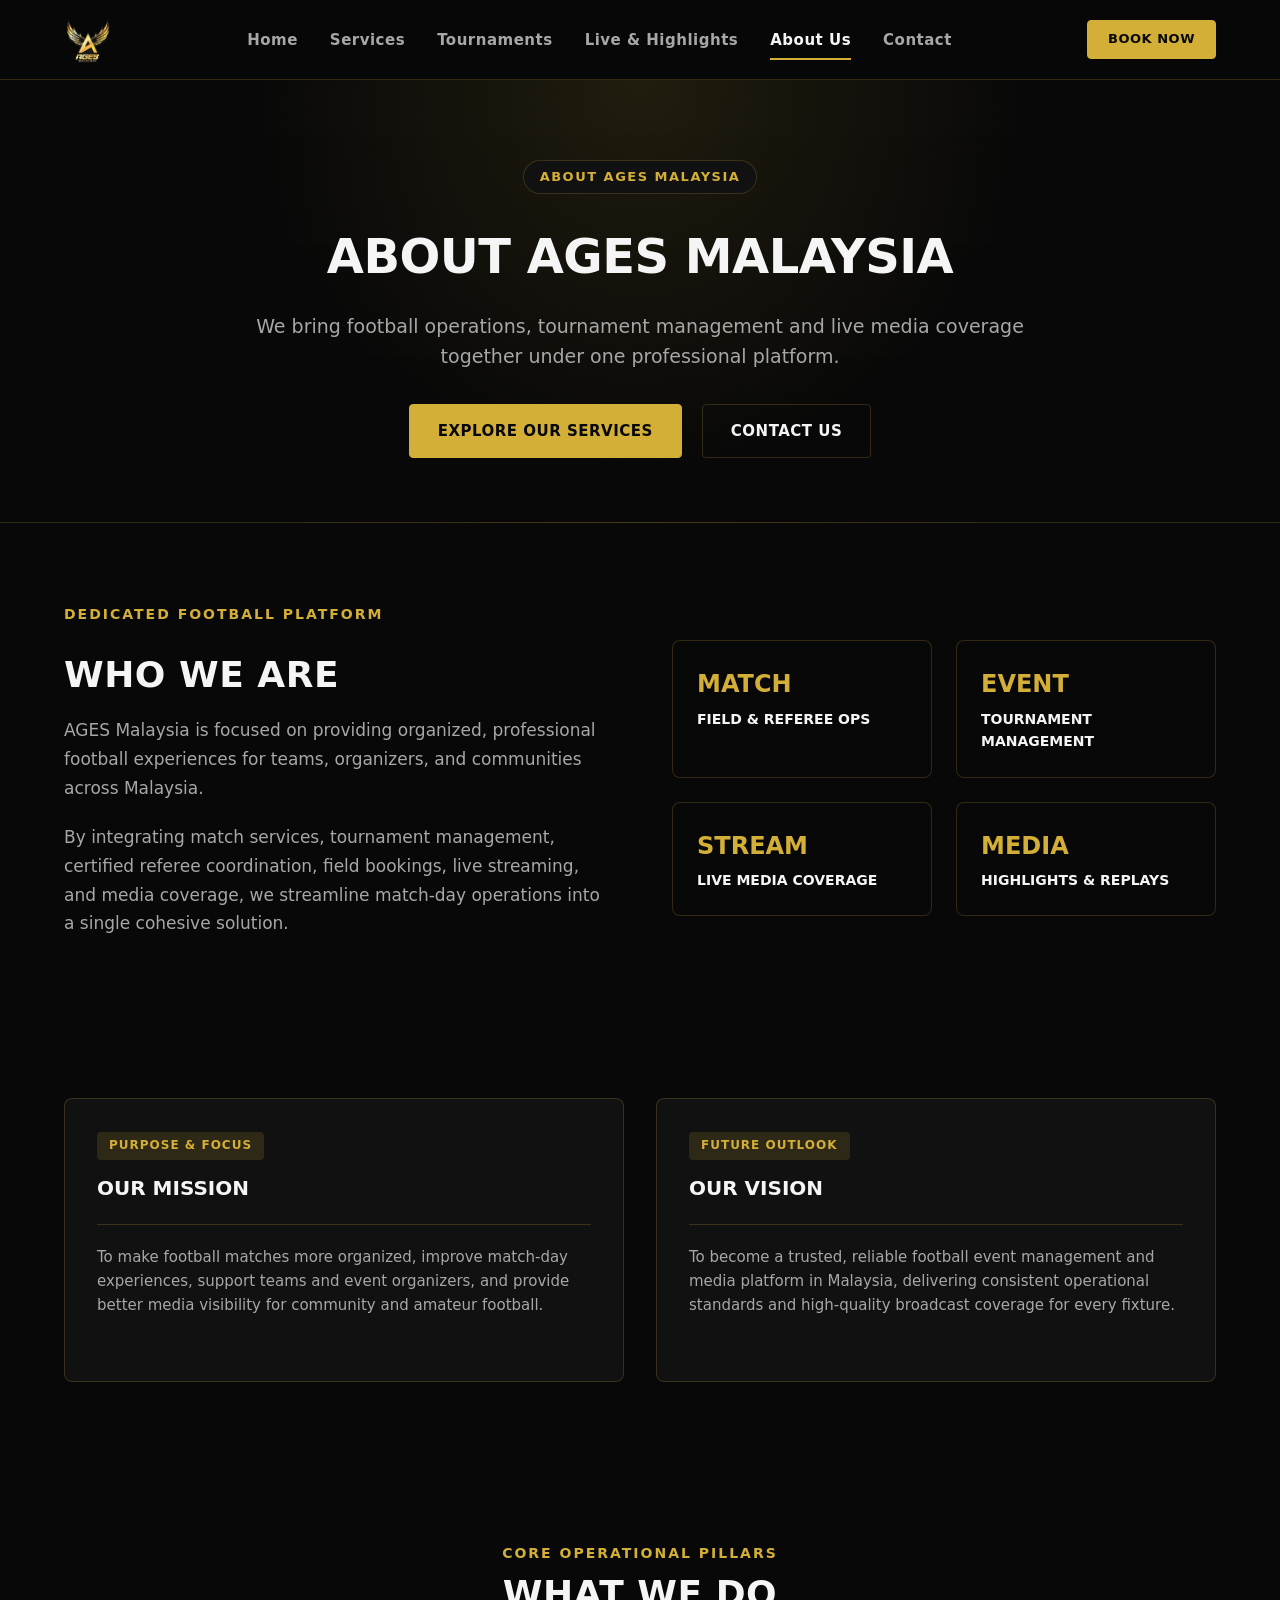
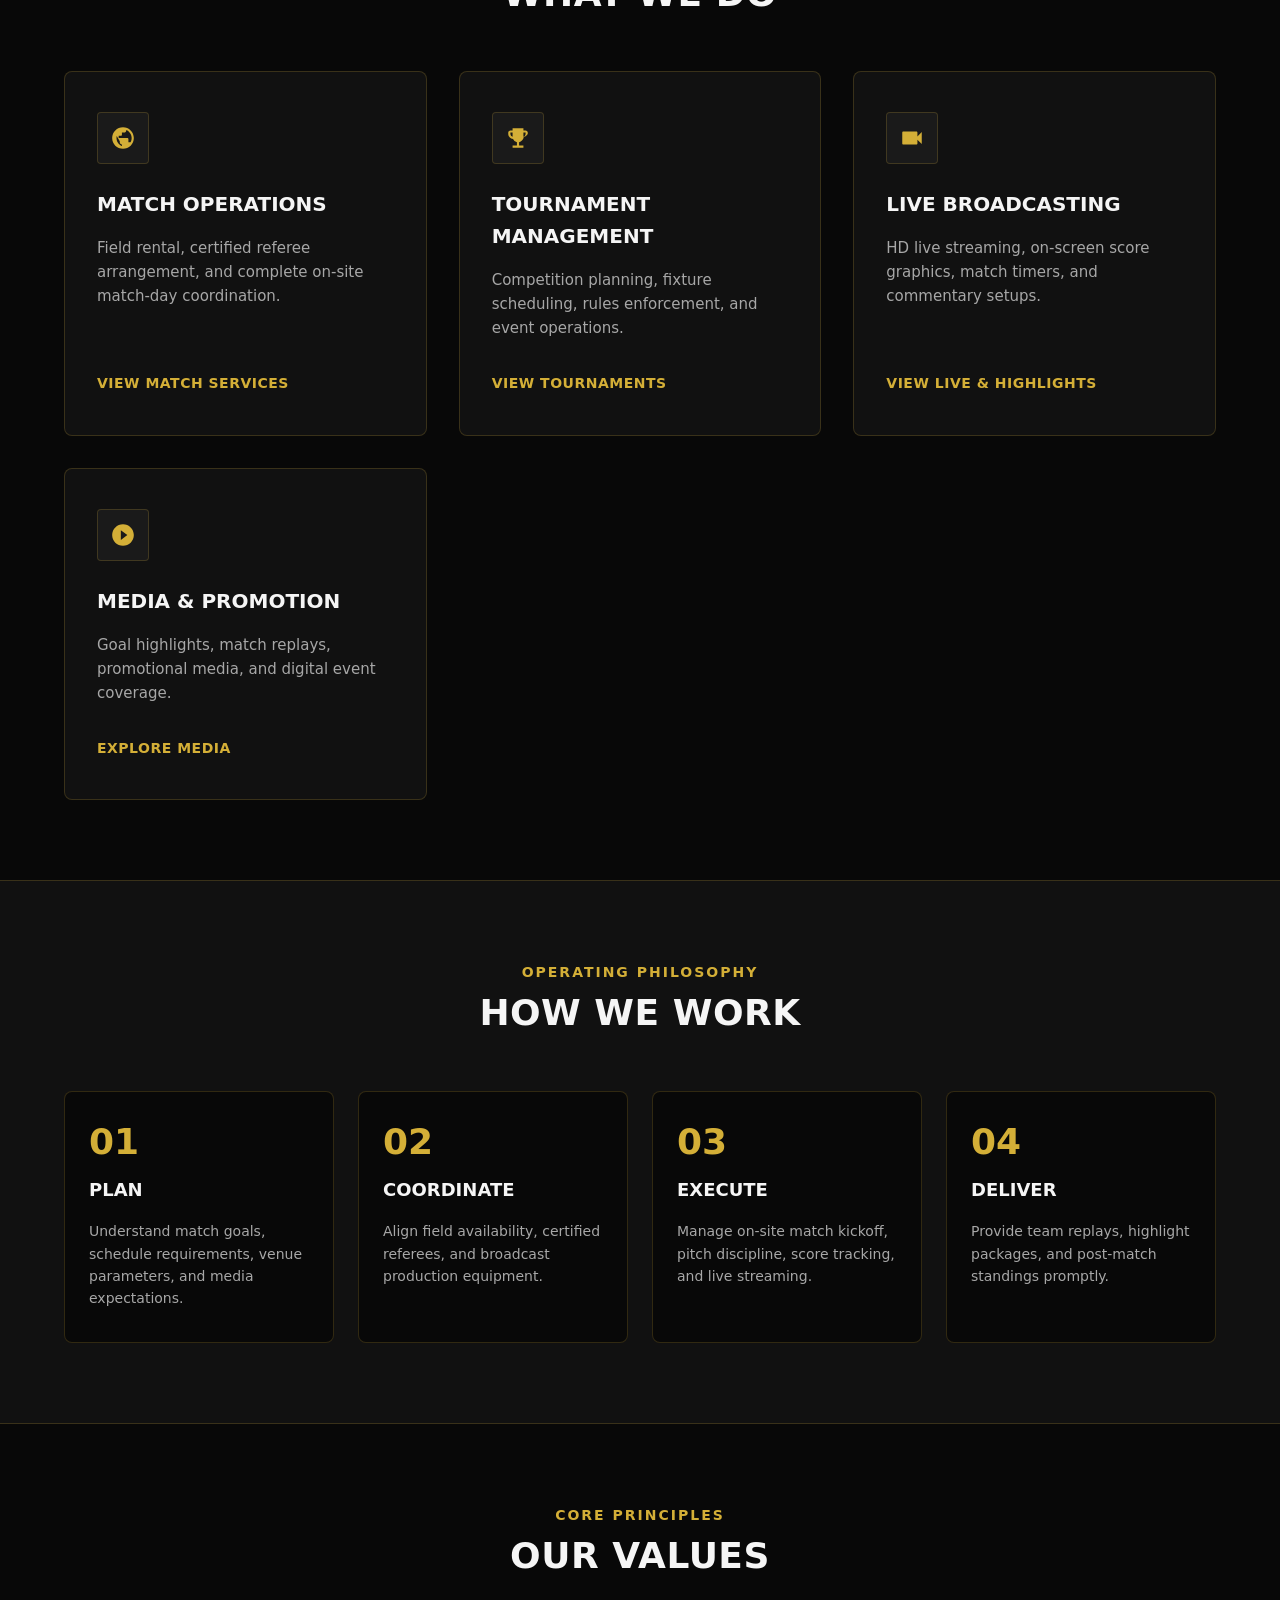
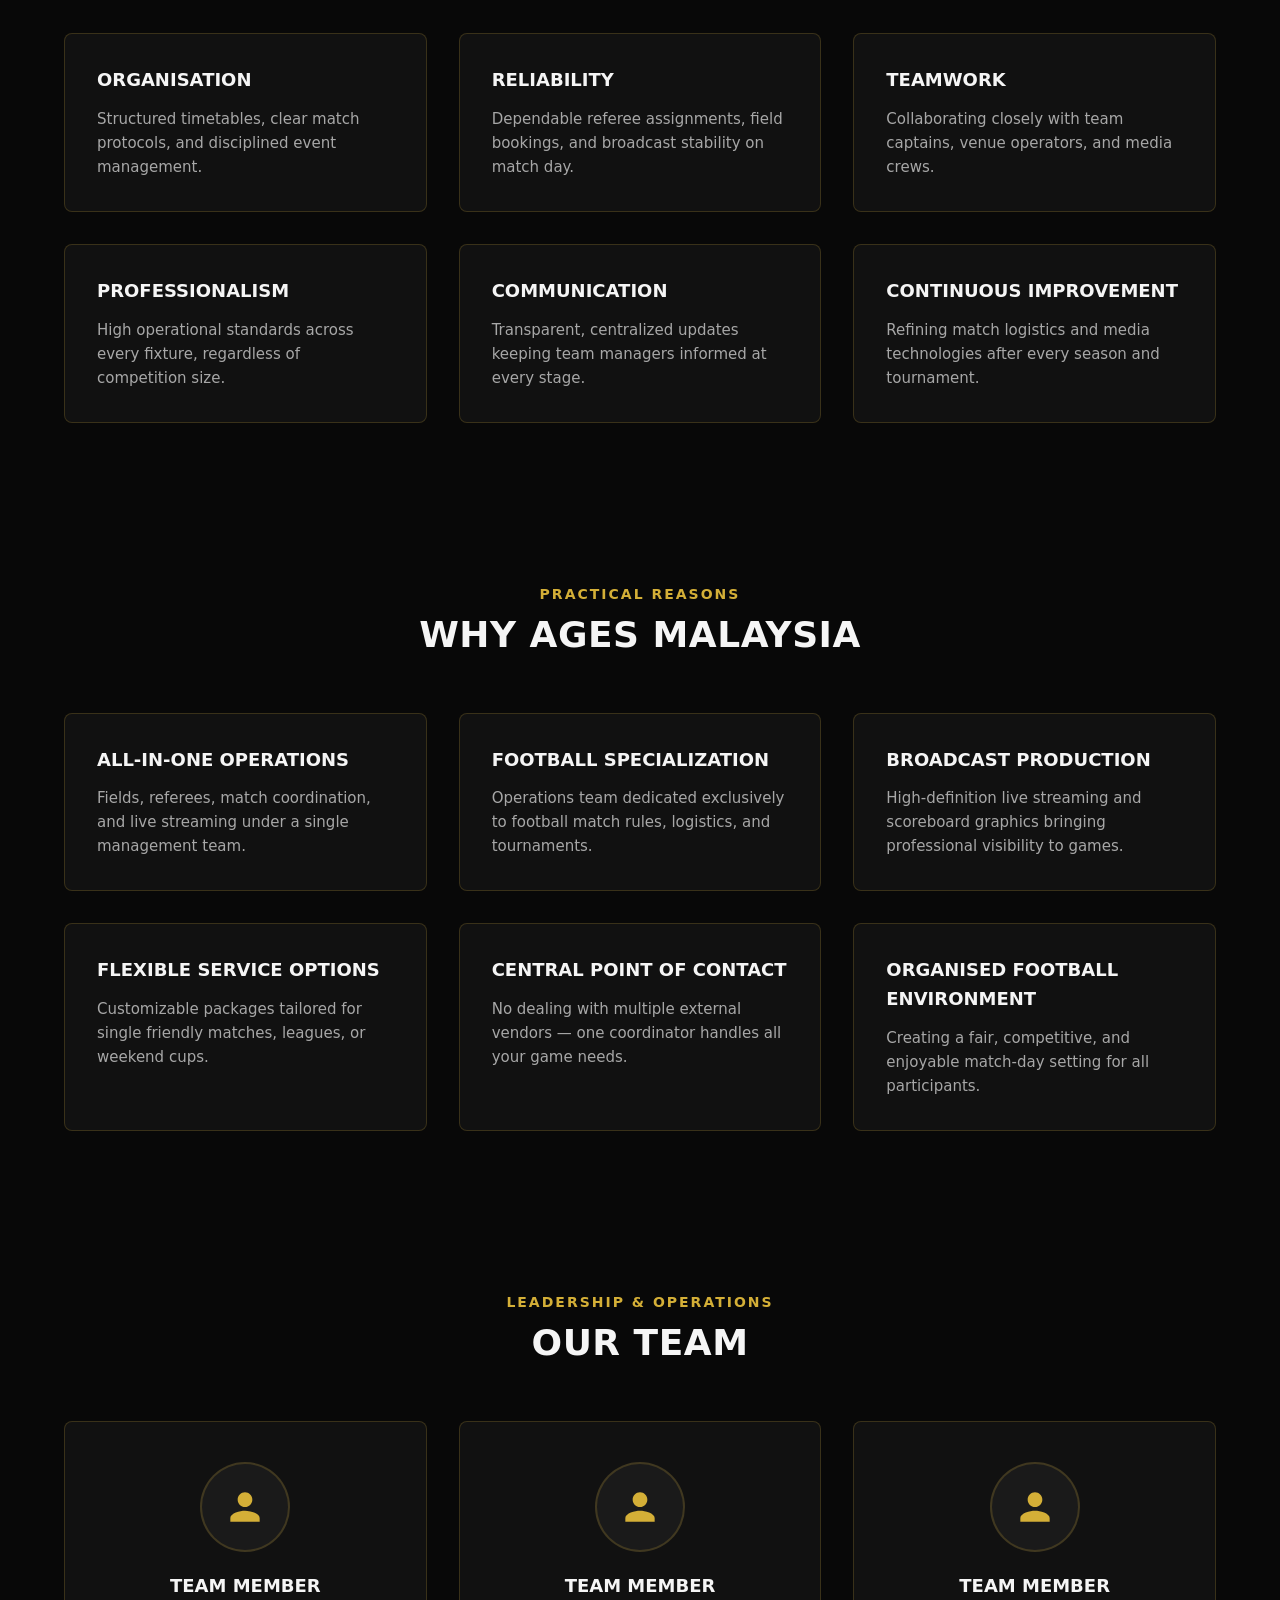
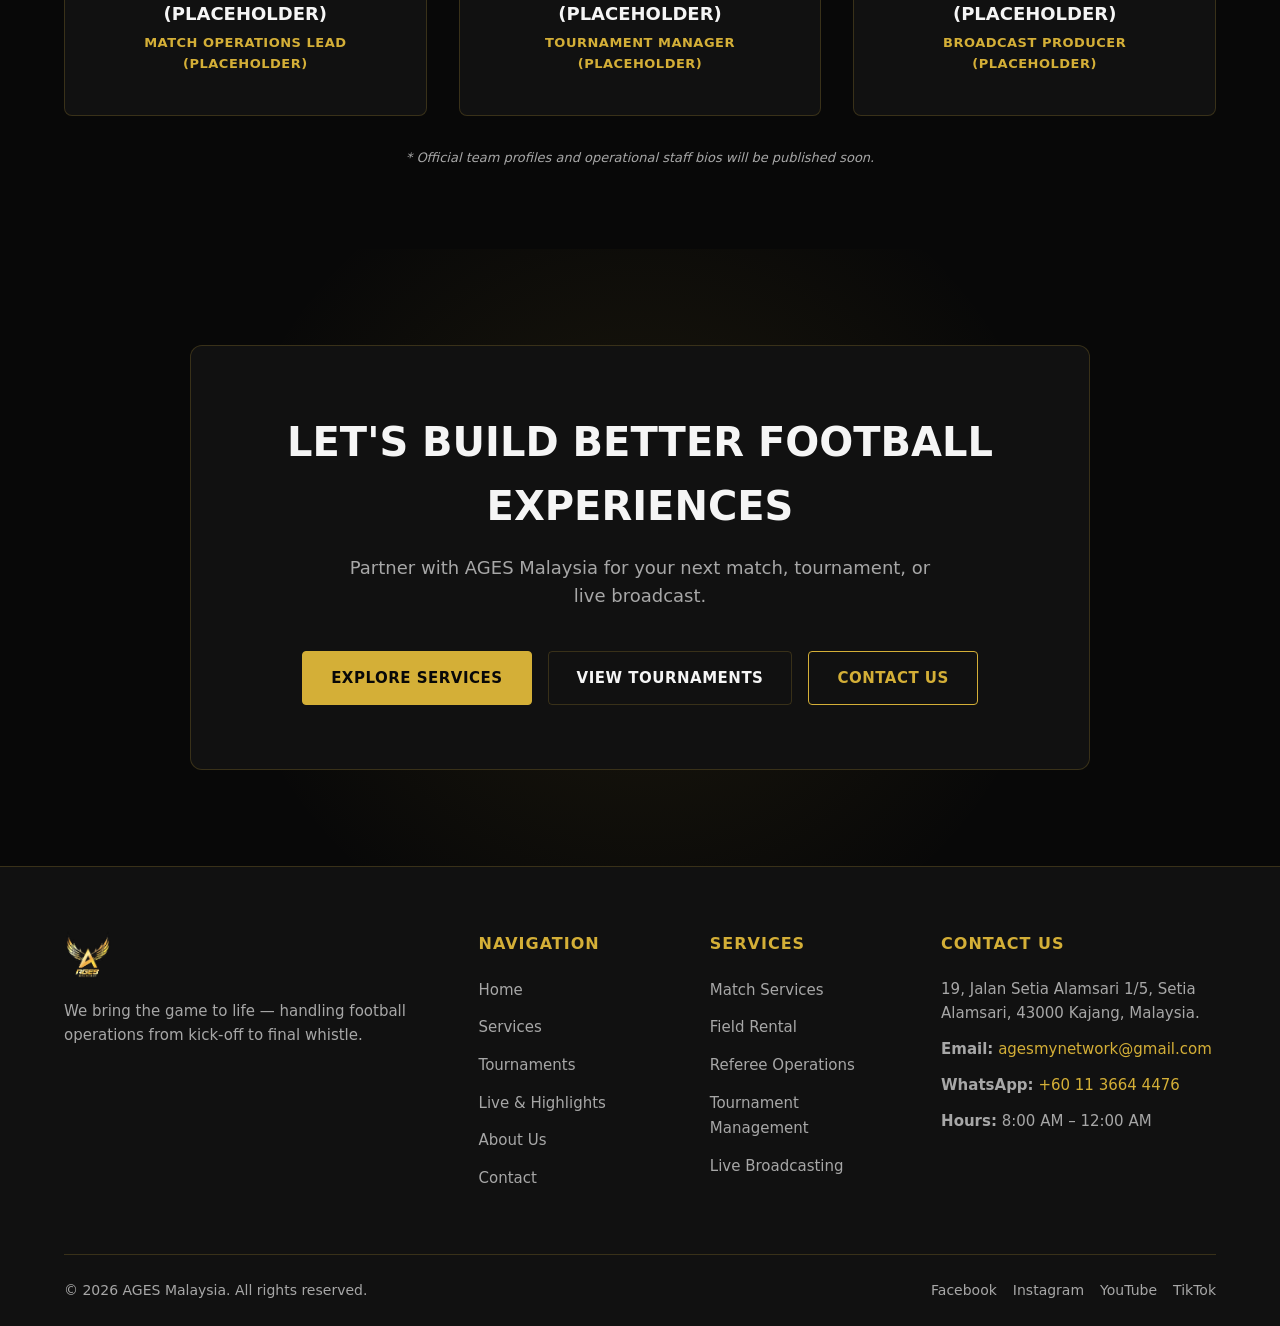
==== commit 6ef8ce77: "Integrate official AGES contact and WhatsApp enquiry" ====
--- a/about.html
+++ b/about.html
@@ -30,13 +30,13 @@
                 
                 <!-- Mobile Navigation Action -->
                 <div class="mobile-cta-wrapper">
-                    <a href="contact.html" class="btn btn-primary">Book Now</a>
+                    <a href="https://wa.me/601136644476?text=Hello%20AGES%20Malaysia%2C%20I%20would%20like%20to%20enquire%20about%20your%20football%20services." target="_blank" rel="noopener noreferrer" class="btn btn-primary">Book Now</a>
                 </div>
             </nav>
 
             <!-- Desktop Header CTA -->
             <div class="header-cta">
-                <a href="contact.html" class="btn btn-primary btn-sm">Book Now</a>
+                <a href="https://wa.me/601136644476?text=Hello%20AGES%20Malaysia%2C%20I%20would%20like%20to%20enquire%20about%20your%20football%20services." target="_blank" rel="noopener noreferrer" class="btn btn-primary btn-sm">Book Now</a>
             </div>
 
             <!-- Mobile Menu Toggle Button -->
@@ -400,10 +400,10 @@
                 <div class="footer-column">
                     <h4 class="footer-column-title">Contact Us</h4>
                     <div class="footer-links">
-                        <!-- PLACEHOLDER BUSINESS DATA -->
-                        <p class="footer-tagline">Klang Valley, Malaysia (Placeholder)</p>
-                        <p class="footer-tagline">info@agesmalaysia.com (Placeholder)</p>
-                        <p class="placeholder-notice">* Official contact details will be updated soon.</p>
+                        <p class="footer-tagline">19, Jalan Setia Alamsari 1/5, Setia Alamsari, 43000 Kajang, Malaysia.</p>
+                        <p class="footer-tagline"><strong>Email:</strong> <a href="mailto:agesmynetwork@gmail.com" style="color: var(--color-gold);">agesmynetwork@gmail.com</a></p>
+                        <p class="footer-tagline"><strong>WhatsApp:</strong> <a href="https://wa.me/601136644476" target="_blank" rel="noopener noreferrer" style="color: var(--color-gold);">+60 11 3664 4476</a></p>
+                        <p class="footer-tagline"><strong>Hours:</strong> 8:00 AM – 12:00 AM</p>
                     </div>
                 </div>
             </div>
@@ -412,11 +412,10 @@
             <div class="footer-bottom">
                 <p class="copyright">&copy; 2026 AGES Malaysia. All rights reserved.</p>
                 <div class="social-links">
-                    <!-- PLACEHOLDER SOCIAL MEDIA LINKS -->
-                    <a href="#" class="social-link" aria-label="Facebook">Facebook</a>
-                    <a href="#" class="social-link" aria-label="Instagram">Instagram</a>
-                    <a href="#" class="social-link" aria-label="YouTube">YouTube</a>
-                    <a href="#" class="social-link" aria-label="TikTok">TikTok</a>
+                    <a href="https://www.facebook.com/share/1BxFLu6fQF/?mibextid=wwXIfr" target="_blank" rel="noopener noreferrer" class="social-link" aria-label="AGES TV Bangi Facebook">Facebook</a>
+                    <a href="https://www.instagram.com/agesmytv?igsh=Njc0cnJjYmx5Zmd4" target="_blank" rel="noopener noreferrer" class="social-link" aria-label="AGES TV Instagram">Instagram</a>
+                    <a href="https://youtube.com/@agesmalaysiatv?si=7vh1ywoM-F7f1XAU" target="_blank" rel="noopener noreferrer" class="social-link" aria-label="AGES Malaysia TV YouTube">YouTube</a>
+                    <a href="https://www.tiktok.com/@agesgrassrootsleague?_r=1&_t=ZS-98mJDLIrudT" target="_blank" rel="noopener noreferrer" class="social-link" aria-label="AGES Grassroots League TikTok">TikTok</a>
                 </div>
             </div>
         </div>
--- a/css/style.css
+++ b/css/style.css
@@ -1487,3 +1487,227 @@
   letter-spacing: 0.5px;
   text-transform: uppercase;
 }
+
+/* --------------------------------------------------------------------------
+   17. CONTACT PAGE SPECIFIC COMPONENTS & FORM STYLING
+   -------------------------------------------------------------------------- */
+.enquiry-form-card {
+  background-color: var(--color-surface);
+  border: 1px solid var(--color-border);
+  border-radius: var(--radius-lg);
+  padding: 3rem;
+  max-width: 900px;
+  margin: 0 auto;
+}
+
+@media (max-width: 768px) {
+  .enquiry-form-card {
+    padding: 2rem 1.5rem;
+  }
+}
+
+.form-grid-2 {
+  display: grid;
+  grid-template-columns: 1fr 1fr;
+  gap: 1.5rem;
+}
+
+@media (max-width: 768px) {
+  .form-grid-2 {
+    grid-template-columns: 1fr;
+  }
+}
+
+.form-group {
+  display: flex;
+  flex-direction: column;
+  gap: 0.5rem;
+  margin-bottom: 1.5rem;
+}
+
+.form-group.full-width {
+  grid-column: 1 / -1;
+}
+
+.form-label {
+  font-size: 0.875rem;
+  font-weight: 700;
+  color: var(--color-white);
+  text-transform: uppercase;
+  letter-spacing: 0.5px;
+}
+
+.form-label span.required {
+  color: var(--color-gold);
+  margin-left: 0.25rem;
+}
+
+.form-control,
+.form-select,
+textarea.form-control {
+  width: 100%;
+  padding: 0.875rem 1rem;
+  background-color: var(--color-black);
+  border: 1px solid var(--color-border);
+  border-radius: var(--radius-sm);
+  color: var(--color-white);
+  font-size: 0.9375rem;
+  transition: border-color var(--transition-fast), box-shadow var(--transition-fast);
+}
+
+.form-control:focus,
+.form-select:focus {
+  border-color: var(--color-gold);
+  outline: none;
+  box-shadow: 0 0 0 2px rgba(212, 175, 55, 0.2);
+}
+
+.form-control::placeholder {
+  color: #666;
+}
+
+.form-select option {
+  background-color: var(--color-black);
+  color: var(--color-white);
+}
+
+textarea.form-control {
+  min-height: 140px;
+  resize: vertical;
+}
+
+.form-notice-box {
+  display: none;
+  background-color: var(--color-black);
+  border: 1px solid var(--color-gold);
+  border-radius: var(--radius-md);
+  padding: 1.5rem;
+  margin-top: 1.5rem;
+  text-align: center;
+}
+
+.form-notice-box.visible {
+  display: block;
+}
+
+.form-notice-title {
+  font-size: 1rem;
+  font-weight: 800;
+  color: var(--color-gold);
+  text-transform: uppercase;
+  margin-bottom: 0.5rem;
+}
+
+.form-notice-text {
+  font-size: 0.875rem;
+  color: var(--color-muted);
+  line-height: 1.6;
+}
+
+/* FAQ Accordion */
+.faq-list {
+  max-width: 900px;
+  margin: 0 auto;
+  display: flex;
+  flex-direction: column;
+  gap: 1rem;
+}
+
+.faq-item {
+  background-color: var(--color-surface);
+  border: 1px solid var(--color-border);
+  border-radius: var(--radius-md);
+  overflow: hidden;
+  transition: border-color var(--transition-fast);
+}
+
+.faq-item.is-open {
+  border-color: var(--color-gold);
+}
+
+.faq-button {
+  width: 100%;
+  padding: 1.5rem;
+  background: none;
+  border: none;
+  color: var(--color-white);
+  font-size: 1.0625rem;
+  font-weight: 700;
+  text-align: left;
+  display: flex;
+  justify-content: space-between;
+  align-items: center;
+  gap: 1rem;
+  cursor: pointer;
+}
+
+.faq-button:hover {
+  color: var(--color-gold);
+}
+
+.faq-icon {
+  width: 20px;
+  height: 20px;
+  color: var(--color-gold);
+  flex-shrink: 0;
+  transition: transform var(--transition-normal);
+}
+
+.faq-item.is-open .faq-icon {
+  transform: rotate(180deg);
+}
+
+.faq-icon svg {
+  width: 100%;
+  height: 100%;
+  fill: currentColor;
+}
+
+.faq-content {
+  display: none;
+  padding: 0 1.5rem 1.5rem 1.5rem;
+  color: var(--color-muted);
+  font-size: 0.9375rem;
+  line-height: 1.7;
+  border-top: 1px solid rgba(212, 175, 55, 0.1);
+}
+
+.faq-item.is-open .faq-content {
+  display: block;
+}
+
+/* --------------------------------------------------------------------------
+   18. SMALL SCREEN BREAKPOINTS & HELPER UTILITIES
+   -------------------------------------------------------------------------- */
+@media (max-width: 400px) {
+  .hero-title, .page-hero-title {
+    font-size: 1.875rem;
+  }
+  .section-title {
+    font-size: 1.5rem;
+  }
+}
+
+.text-center {
+  text-align: center;
+}
+
+.mt-1 {
+  margin-top: 1rem;
+}
+
+.mt-2 {
+  margin-top: 1.5rem;
+}
+
+.mt-3 {
+  margin-top: 2rem;
+}
+
+.mt-4 {
+  margin-top: 3rem;
+}
+
+.justify-center {
+  justify-content: center;
+}
